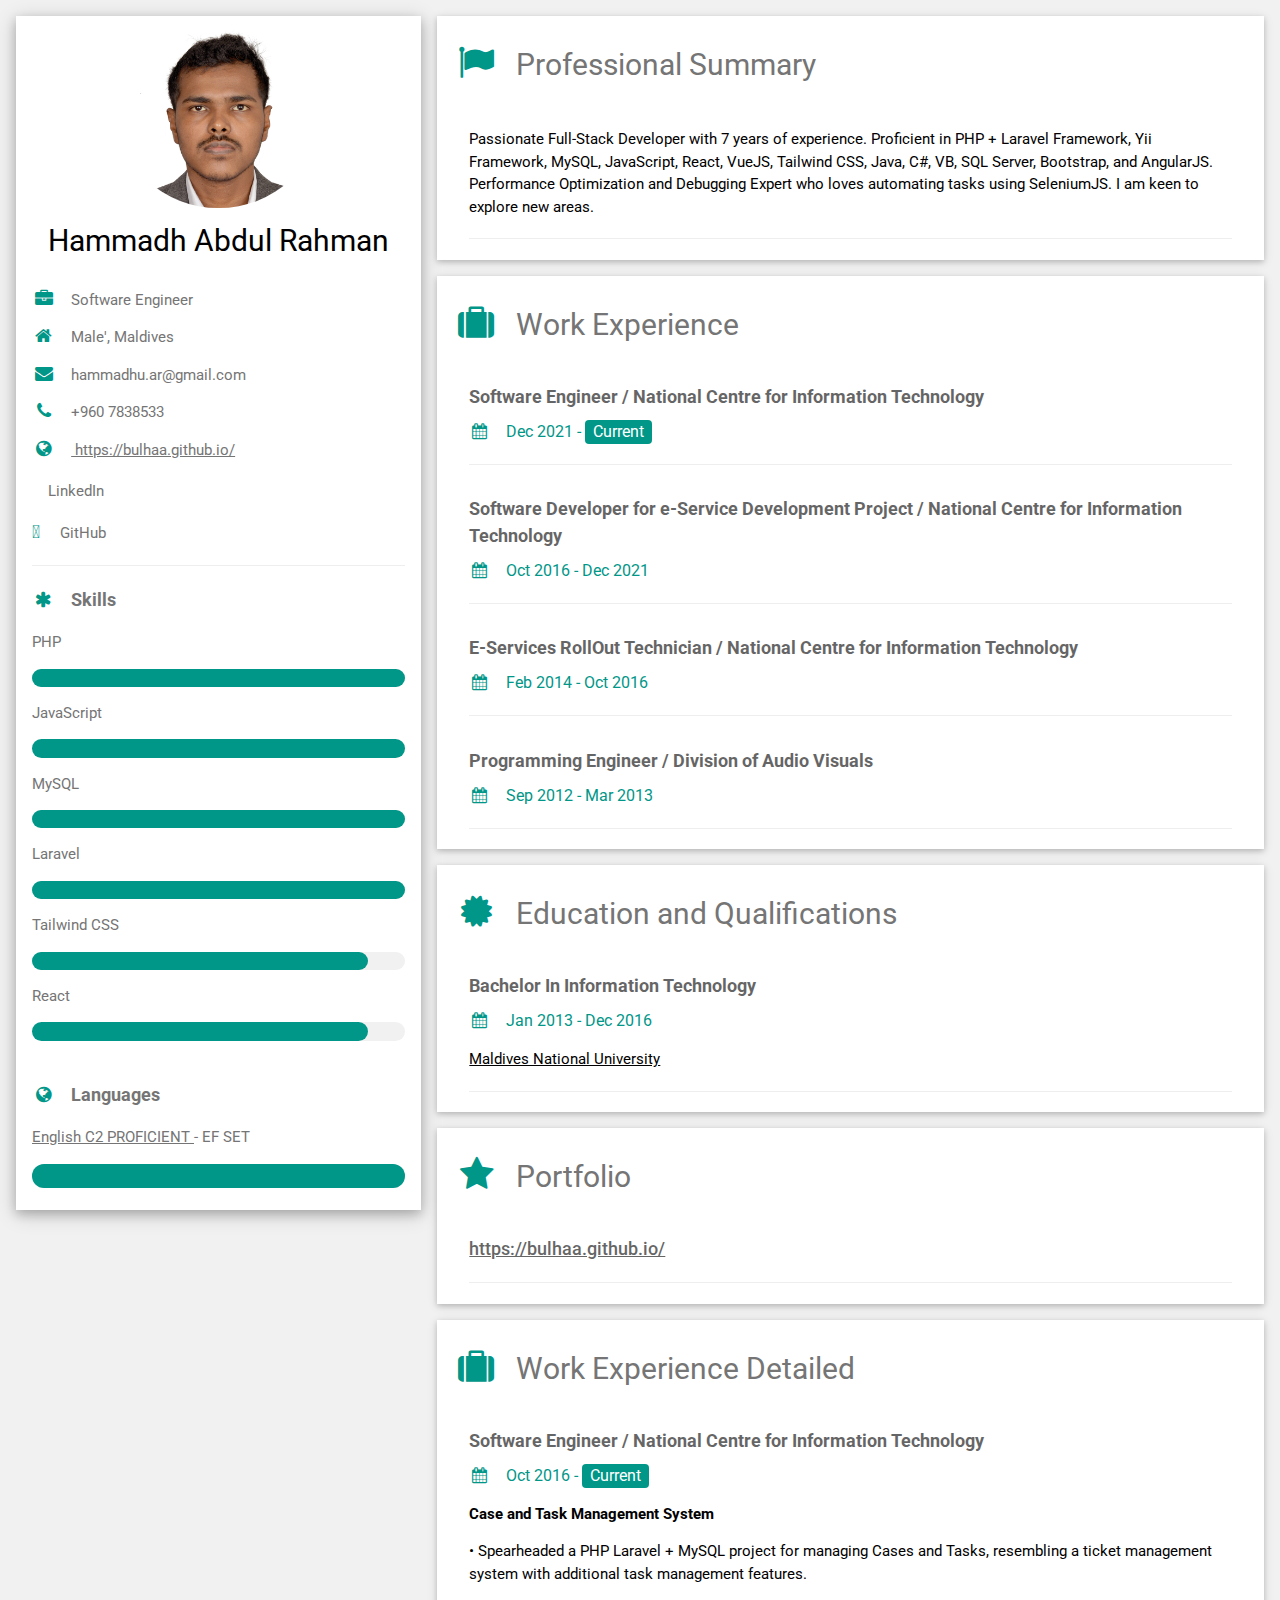
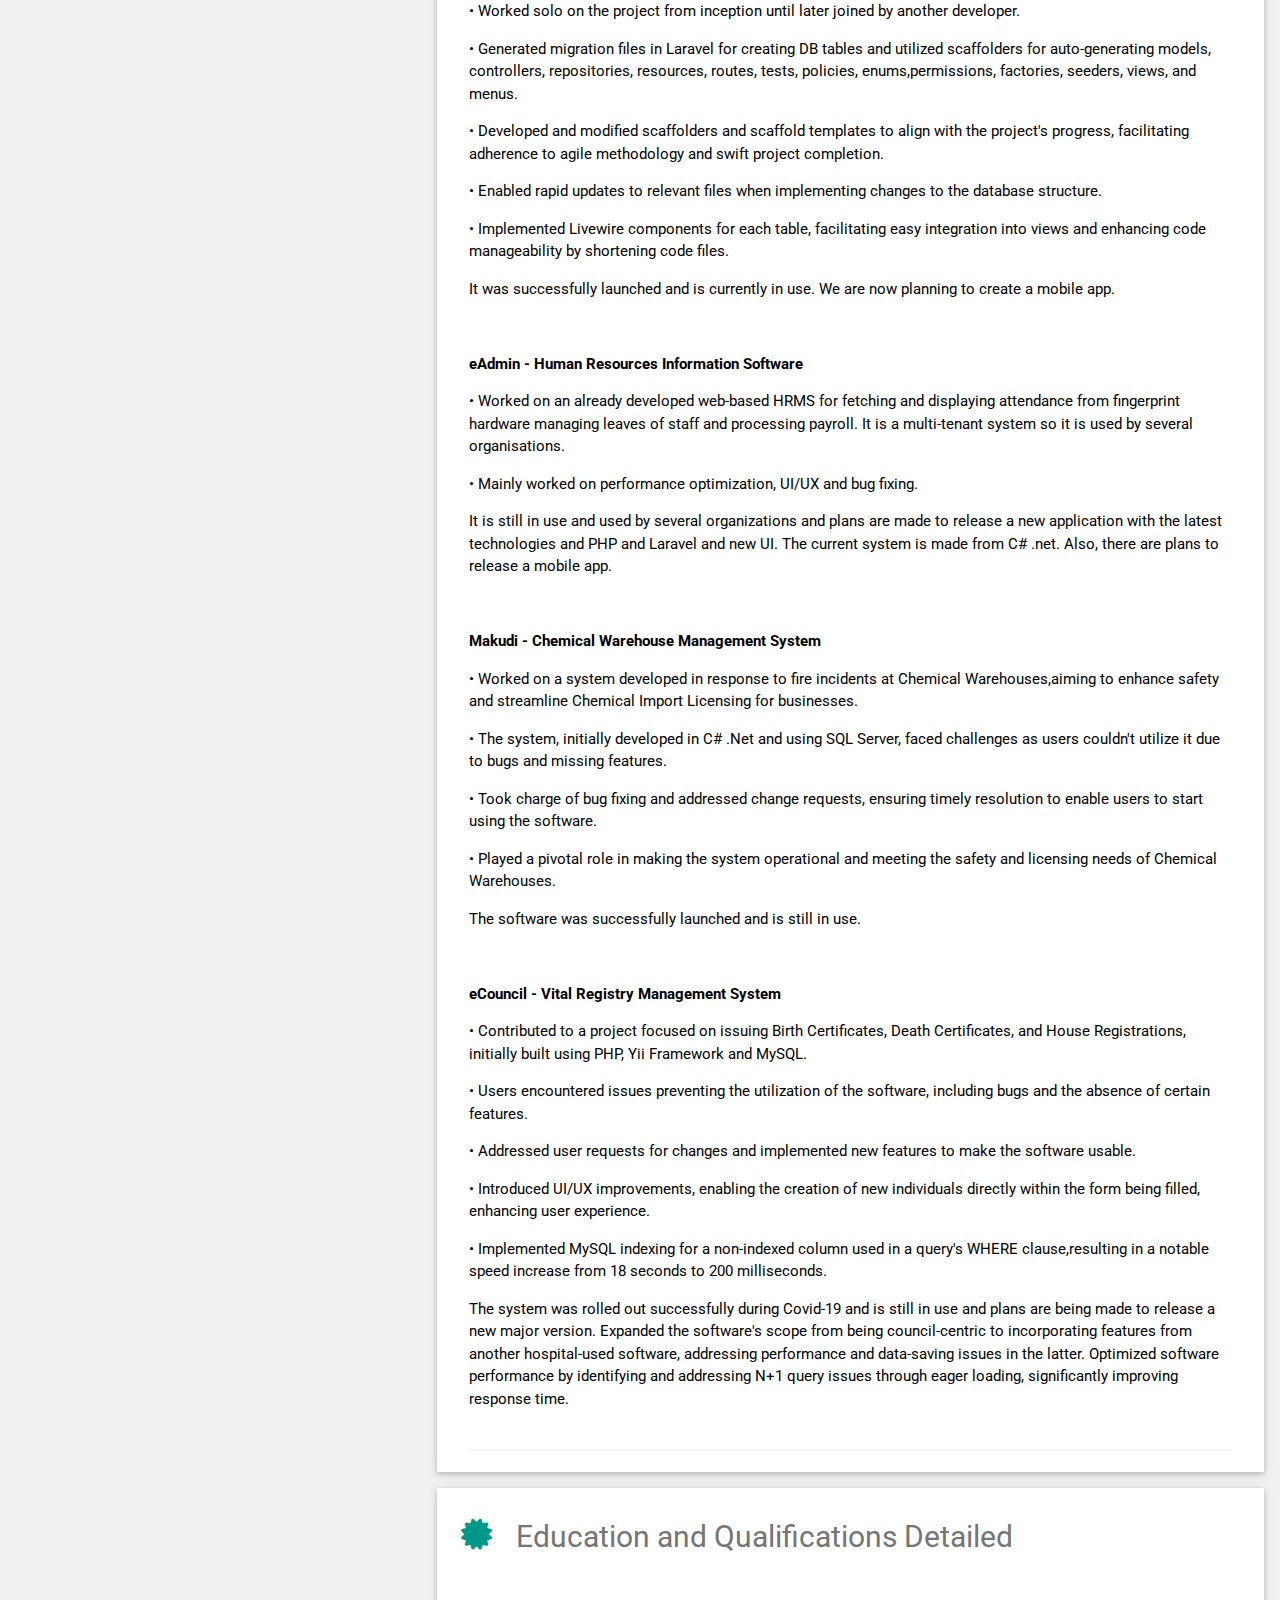
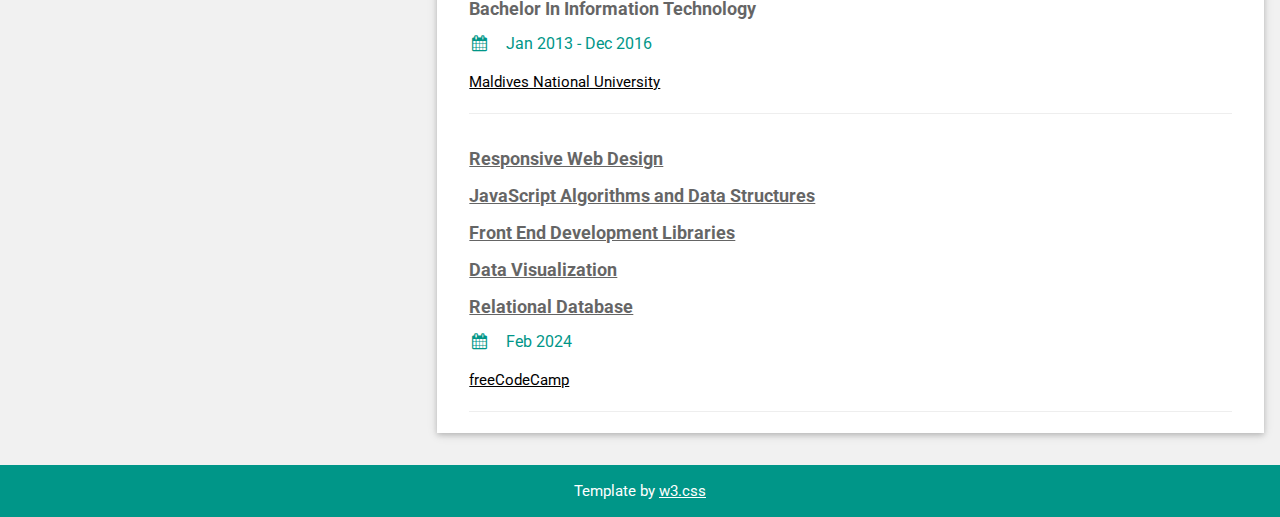
==== resume.html @ 2b0a93b7 "Added freeCodeCamp Relational Database" ====
<!DOCTYPE html>
<html>

<head>
    <title>Hammadh's Resume</title>
    <meta charset="UTF-8">
    <meta name="viewport" content="width=device-width, initial-scale=1">
    <link rel="stylesheet" href="resume2_styles.css">
    <link rel="stylesheet" href="https://fonts.googleapis.com/css?family=Roboto">
    <link rel="stylesheet" href="https://use.fontawesome.com/releases/v5.8.2/css/all.css"
        integrity="sha384-oS3vJWv+0UjzBfQzYUhtDYW+Pj2yciDJxpsK1OYPAYjqT085Qq/1cq5FLXAZQ7Ay" crossorigin="anonymous">
    <link rel="stylesheet" href="https://cdnjs.cloudflare.com/ajax/libs/font-awesome/4.7.0/css/font-awesome.min.css">
    <style>
        html,
        body,
        h1,
        h2,
        h3,
        h4,
        h5,
        h6 {
            font-family: "Roboto", sans-serif
        }
    </style>
</head>

<body class="w3-light-grey">

    <!-- Page Container -->
    <div class="w3-content w3-margin-top" style="max-width:1400px;">

        <!-- The Grid -->
        <div class="w3-row-padding">

            <!-- Left Column -->
            <div class="w3-third">

                <div class="w3-white w3-text-grey w3-card-4">
                    <div class="w3-display-container" style="display: flex; justify-content: center;">
                        <img src="/avatar.png" style="width: 50%;border-radius: 50%;" alt="Avatar">
                    </div>
                    <div class=" w3-container w3-text-black" style="display: flex; justify-content: center;">
                        <h2>Hammadh Abdul Rahman</h2>
                    </div>
                    <div class="w3-container">
                        <p><i class="fa fa-briefcase fa-fw w3-margin-right w3-large w3-text-teal"></i>Software Engineer
                        </p>
                        <p><i class="fa fa-home fa-fw w3-margin-right w3-large w3-text-teal"></i>Male', Maldives</p>
                        <p><i
                                class="fa fa-envelope fa-fw w3-margin-right w3-large w3-text-teal"></i>hammadhu.ar@gmail.com
                        </p>
                        <p><i class="fa fa-phone fa-fw w3-margin-right w3-large w3-text-teal"></i>+960 7838533</p>
                        <p><i class="fa fa-globe fa-fw w3-margin-right w3-large w3-text-teal"></i><a
                                href="https://bulhaa.github.io/" target="_blank">
                                https://bulhaa.github.io/</a></p>
                        <p><i class="fab fa-linkedin-in fa-fw w3-margin-right w3-large w3-text-teal"></i><a
                                style=" text-decoration: none;"
                                href="https://www.linkedin.com/in/hammadh-abdul-rahman-18b5b9119/" target="_blank">
                                LinkedIn</a></p>
                        <p><i class="fab fa-github fa-fw w3-margin-right w3-large w3-text-teal"></i><a
                                style=" text-decoration: none;" href="https://github.com/bulhaa?tab=repositories"
                                target="_blank">
                                GitHub</a></p>
                        <hr>

                        <p class="w3-large"><b><i
                                    class="fa fa-asterisk fa-fw w3-margin-right w3-text-teal"></i>Skills</b></p>
                        <p>PHP</p>
                        <div class="w3-light-grey w3-round-xlarge w3-small">
                            <div class="w3-container w3-center w3-round-xlarge w3-teal" style="width:100%">&nbsp;</div>
                        </div>
                        <p>JavaScript</p>
                        <div class="w3-light-grey w3-round-xlarge w3-small">
                            <div class="w3-container w3-center w3-round-xlarge w3-teal" style="width:100%">&nbsp;</div>
                        </div>
                        <p>MySQL</p>
                        <div class="w3-light-grey w3-round-xlarge w3-small">
                            <div class="w3-container w3-center w3-round-xlarge w3-teal" style="width:100%">&nbsp;</div>
                        </div>
                        <p>Laravel</p>
                        <div class="w3-light-grey w3-round-xlarge w3-small">
                            <div class="w3-container w3-center w3-round-xlarge w3-teal" style="width:100%">
                                <div class="w3-center w3-text-white">&nbsp;</div>
                            </div>
                        </div>
                        <p>Tailwind CSS</p>
                        <div class="w3-light-grey w3-round-xlarge w3-small">
                            <div class="w3-container w3-center w3-round-xlarge w3-teal" style="width:90%">&nbsp;</div>
                        </div>
                        <p>React</p>
                        <div class="w3-light-grey w3-round-xlarge w3-small">
                            <div class="w3-container w3-center w3-round-xlarge w3-teal" style="width:90%">&nbsp;</div>
                        </div>
                        <br>

                        <p class="w3-large w3-text-theme"><b><i
                                    class="fa fa-globe fa-fw w3-margin-right w3-text-teal"></i>Languages</b></p>
                        <p>
                            <a target="_blank" href="https://cert.efset.org/S4Qi9t">English C2 PROFICIENT
                            </a> -
                            EF SET
                        </p>
                        <p></p>
                        <div class="w3-light-grey w3-round-xlarge">
                            <div class="w3-round-xlarge w3-teal" style="height:24px;width:100%"></div>
                        </div>
                        <br>
                    </div>
                </div><br>

                <!-- End Left Column -->
            </div>

            <!-- Right Column -->
            <div class="w3-twothird">

                <div class="w3-container w3-card w3-white w3-margin-bottom">
                    <h2 class="w3-text-grey w3-padding-16"><i
                            class="fa fa-flag fa-fw w3-margin-right w3-xxlarge w3-text-teal"></i>Professional Summary
                    </h2>
                    <div class="w3-container">
                        <p>Passionate Full-Stack Developer with 7 years of experience. Proficient in PHP + Laravel
                            Framework, Yii Framework, MySQL,
                            JavaScript, React, VueJS, Tailwind CSS, Java, C#, VB, SQL Server, Bootstrap, and AngularJS.
                            Performance
                            Optimization and Debugging Expert who loves automating tasks using SeleniumJS. I am keen to
                            explore new areas.</p>
                        <hr>
                    </div>
                </div>

                <div class="w3-container w3-card w3-white w3-margin-bottom">
                    <h2 class="w3-text-grey w3-padding-16"><i
                            class="fa fa-suitcase fa-fw w3-margin-right w3-xxlarge w3-text-teal"></i>Work Experience
                    </h2>
                    <div class="w3-container">
                        <h5 class="w3-opacity"><b>Software Engineer / National Centre for Information Technology</b>
                        </h5>
                        <h6 class="w3-text-teal"><i class="fa fa-calendar fa-fw w3-margin-right"></i>Dec 2021 - <span
                                class="w3-tag w3-teal w3-round">Current</span></h6>
                        <hr>
                    </div>
                    <div class="w3-container">
                        <h5 class="w3-opacity"><b>Software Developer for e-Service Development Project / National Centre
                                for Information Technology</b></h5>
                        <h6 class="w3-text-teal"><i class="fa fa-calendar fa-fw w3-margin-right"></i>Oct 2016 - Dec 2021
                        </h6>
                        <hr>
                    </div>
                    <div class="w3-container">
                        <h5 class="w3-opacity"><b>E-Services RollOut Technician / National Centre for Information
                                Technology</b></h5>
                        <h6 class="w3-text-teal"><i class="fa fa-calendar fa-fw w3-margin-right"></i>Feb 2014 - Oct 2016
                        </h6>
                        <hr>
                    </div>
                    <div class="w3-container">
                        <h5 class="w3-opacity"><b>Programming Engineer / Division of Audio Visuals</b></h5>
                        <h6 class="w3-text-teal"><i class="fa fa-calendar fa-fw w3-margin-right"></i>Sep 2012 - Mar 2013
                        </h6>
                        <hr>
                    </div>
                </div>

                <div class="w3-container w3-card w3-white w3-margin-bottom">
                    <h2 class="w3-text-grey w3-padding-16"><i
                            class="fa fa-certificate fa-fw w3-margin-right w3-xxlarge w3-text-teal"></i>Education and
                        Qualifications
                    </h2>
                    <div class="w3-container">
                        <h5 class="w3-opacity"><b>Bachelor In Information Technology</b></h5>
                        <h6 class="w3-text-teal"><i class="fa fa-calendar fa-fw w3-margin-right"></i>Jan 2013 - Dec
                            2016</h6>
                        <a target="_blank" href="https://mnu.edu.mv/">
                            <p>Maldives National University</p>
                        </a>
                        <hr>
                    </div>
                </div>

                <div class="w3-container w3-card w3-white w3-margin-bottom">
                    <h2 class="w3-text-grey w3-padding-16"><i
                            class="fa fa-star fa-fw w3-margin-right w3-xxlarge w3-text-teal"></i>Portfolio</h2>
                    <div class="w3-container">
                        <h5 class="w3-opacity"><a style="font-weight: 500;" target="_blank"
                                href="https://bulhaa.github.io/">https://bulhaa.github.io/</a></h5>
                        <p></p>
                        <hr>
                    </div>
                </div>

                <div class="w3-container w3-card w3-white w3-margin-bottom">
                    <h2 class="w3-text-grey w3-padding-16"><i
                            class="fa fa-suitcase fa-fw w3-margin-right w3-xxlarge w3-text-teal"></i>Work Experience
                        Detailed</h2>
                    <div class="w3-container">
                        <h5 class="w3-opacity"><b>Software Engineer / National Centre for Information Technology</b>
                        </h5>
                        <h6 class="w3-text-teal"><i class="fa fa-calendar fa-fw w3-margin-right"></i>Oct 2016 - <span
                                class="w3-tag w3-teal w3-round">Current</span></h6>
                        <p><strong>Case and Task Management System</strong></p>
                        <p>• Spearheaded a PHP Laravel + MySQL project for managing Cases and Tasks, resembling a ticket
                            management system with additional task management features.</p>
                        <p>• Worked solo on the project from inception until later joined by another developer.</p>
                        <p>• Generated migration files in Laravel for creating DB tables and utilized scaffolders for
                            auto‑generating models, controllers, repositories, resources, routes, tests, policies,
                            enums,permissions, factories, seeders, views, and menus.</p>
                        <p>• Developed and modified scaffolders and scaffold templates to align with the project's
                            progress, facilitating adherence to agile methodology and swift project completion.</p>
                        <p>• Enabled rapid updates to relevant files when implementing changes to the database
                            structure.</p>
                        <p>• Implemented Livewire components for each table, facilitating easy integration into views
                            and
                            enhancing code manageability by shortening code files.</p>
                        <p>It was successfully launched and is currently in use. We are now planning to create a mobile
                            app.</p>
                        <p><br></p>
                        <p><strong>eAdmin ‑ Human Resources Information Software</strong></p>
                        <p>• Worked on an already developed web‑based HRMS for fetching and displaying attendance from
                            fingerprint hardware managing leaves of staff and processing payroll. It is a multi‑tenant
                            system so it is used by several organisations.</p>
                        <p>• Mainly worked on performance optimization, UI/UX and bug fixing.</p>
                        <p>It is still in use and used by several organizations and plans are made to release a new
                            application with the latest technologies and PHP and Laravel and new UI. The current system
                            is made from C# .net. Also, there are plans to release a mobile app.</p>
                        <p><br></p>
                        <p><strong>Makudi ‑ Chemical Warehouse Management System</strong></p>
                        <p>• Worked on a system developed in response to fire incidents at Chemical Warehouses,aiming to
                            enhance safety and streamline Chemical Import Licensing for businesses.</p>
                        <p>• The system, initially developed in C# .Net and using SQL Server, faced challenges as users
                            couldn't utilize it due to bugs and missing features.</p>
                        <p>• Took charge of bug fixing and addressed change requests, ensuring timely resolution to
                            enable users to start using the software.</p>
                        <p>• Played a pivotal role in making the system operational and meeting the safety and licensing
                            needs of Chemical Warehouses.</p>
                        <p>The software was successfully launched and is still in use.</p>
                        <p><br></p>
                        <p><strong>eCouncil ‑ Vital Registry Management System</strong></p>
                        <p>• Contributed to a project focused on issuing Birth Certificates, Death Certificates,
                            and House Registrations, initially built using PHP, Yii Framework and MySQL.</p>
                        <p>• Users encountered issues preventing the utilization of the software, including bugs and the
                            absence of certain features.</p>
                        <p>• Addressed user requests for changes and implemented new features to make the software
                            usable.</p>
                        <p>• Introduced UI/UX improvements, enabling the creation of new individuals directly within the
                            form being filled, enhancing user experience.</p>
                        <p>• Implemented MySQL indexing for a non‑indexed column used in a query's WHERE
                            clause,resulting in a notable speed increase from 18 seconds to 200 milliseconds.</p>
                        <p style="padding-bottom: 20px;">The system was rolled out successfully during Covid‑19 and is
                            still in use and plans are
                            being made to release a new major version. Expanded the software's scope from being
                            council‑centric to incorporating features from another hospital‑used software, addressing
                            performance and data‑saving issues in the latter. Optimized software performance by
                            identifying and addressing N+1 query issues through eager loading, significantly improving
                            response time.</p>
                        <hr>
                    </div>
                </div>

                <div class="w3-container w3-card w3-white w3-margin-bottom">
                    <h2 class="w3-text-grey w3-padding-16"><i
                            class="fa fa-certificate fa-fw w3-margin-right w3-xxlarge w3-text-teal"></i>Education and
                        Qualifications Detailed
                    </h2>
                    <div class="w3-container">
                        <h5 class="w3-opacity"><b>Bachelor In Information Technology</b></h5>
                        <h6 class="w3-text-teal"><i class="fa fa-calendar fa-fw w3-margin-right"></i>Jan 2013 - Dec
                            2016</h6>
                        <a target="_blank" href="https://mnu.edu.mv/">
                            <p>Maldives National University</p>
                        </a>
                        <hr>
                    </div>

                    <div class="w3-container">
                        <a target="_blank"
                            href="https://www.freecodecamp.org/certification/hammadh-ar/responsive-web-design">
                            <h5 class="w3-opacity"><b>Responsive Web Design</b></h5>
                        </a>
                        <a target="_blank"
                            href="https://www.freecodecamp.org/certification/hammadh-ar/javascript-algorithms-and-data-structures-v8">
                            <h5 class="w3-opacity"><b>JavaScript Algorithms and Data Structures</b></h5>
                        </a>
                        <a target="_blank"
                            href="https://www.freecodecamp.org/certification/hammadh-ar/front-end-development-libraries">
                            <h5 class="w3-opacity"><b>Front End Development Libraries</b></h5>
                        </a>
                        <a target="_blank"
                            href="https://www.freecodecamp.org/certification/hammadh-ar/data-visualization">
                            <h5 class="w3-opacity"><b>Data Visualization</b></h5>
                        </a>
                        <a target="_blank"
                            href="https://www.freecodecamp.org/certification/hammadh-ar/relational-database-v8">
                            <h5 class="w3-opacity"><b>Relational Database</b></h5>
                        </a>

                        <h6 class="w3-text-teal"><i class="fa fa-calendar fa-fw w3-margin-right"></i>Feb 2024</h6>
                        <a target="_blank" href="https://www.freecodecamp.org">
                            <p>freeCodeCamp</p>
                        </a>
                        <hr>
                    </div>
                </div>

                <!-- End Right Column -->
            </div>

            <!-- End Grid -->
        </div>

        <!-- End Page Container -->
    </div>

    <footer class="w3-container w3-teal w3-center w3-margin-top">
        <p>Template by <a href="https://www.w3schools.com/w3css/default.asp" target="_blank">w3.css</a></p>
    </footer>


</body>

</html>
---- resume2_styles.css ----
/* W3.CSS 4.15 December 2020 by Jan Egil and Borge Refsnes */
html{box-sizing:border-box}*,*:before,*:after{box-sizing:inherit}
/* Extract from normalize.css by Nicolas Gallagher and Jonathan Neal git.io/normalize */
html{-ms-text-size-adjust:100%;-webkit-text-size-adjust:100%}body{margin:0}
article,aside,details,figcaption,figure,footer,header,main,menu,nav,section{display:block}summary{display:list-item}
audio,canvas,progress,video{display:inline-block}progress{vertical-align:baseline}
audio:not([controls]){display:none;height:0}[hidden],template{display:none}
a{background-color:transparent}a:active,a:hover{outline-width:0}
abbr[title]{border-bottom:none;text-decoration:underline;text-decoration:underline dotted}
b,strong{font-weight:bolder}dfn{font-style:italic}mark{background:#ff0;color:#000}
small{font-size:80%}sub,sup{font-size:75%;line-height:0;position:relative;vertical-align:baseline}
sub{bottom:-0.25em}sup{top:-0.5em}figure{margin:1em 40px}img{border-style:none}
code,kbd,pre,samp{font-family:monospace,monospace;font-size:1em}hr{box-sizing:content-box;height:0;overflow:visible}
button,input,select,textarea,optgroup{font:inherit;margin:0}optgroup{font-weight:bold}
button,input{overflow:visible}button,select{text-transform:none}
button,[type=button],[type=reset],[type=submit]{-webkit-appearance:button}
button::-moz-focus-inner,[type=button]::-moz-focus-inner,[type=reset]::-moz-focus-inner,[type=submit]::-moz-focus-inner{border-style:none;padding:0}
button:-moz-focusring,[type=button]:-moz-focusring,[type=reset]:-moz-focusring,[type=submit]:-moz-focusring{outline:1px dotted ButtonText}
fieldset{border:1px solid #c0c0c0;margin:0 2px;padding:.35em .625em .75em}
legend{color:inherit;display:table;max-width:100%;padding:0;white-space:normal}textarea{overflow:auto}
[type=checkbox],[type=radio]{padding:0}
[type=number]::-webkit-inner-spin-button,[type=number]::-webkit-outer-spin-button{height:auto}
[type=search]{-webkit-appearance:textfield;outline-offset:-2px}
[type=search]::-webkit-search-decoration{-webkit-appearance:none}
::-webkit-file-upload-button{-webkit-appearance:button;font:inherit}
/* End extract */
html,body{font-family:Verdana,sans-serif;font-size:15px;line-height:1.5}html{overflow-x:hidden}
h1{font-size:36px}h2{font-size:30px}h3{font-size:24px}h4{font-size:20px}h5{font-size:18px}h6{font-size:16px}
.w3-serif{font-family:serif}.w3-sans-serif{font-family:sans-serif}.w3-cursive{font-family:cursive}.w3-monospace{font-family:monospace}
h1,h2,h3,h4,h5,h6{font-family:"Segoe UI",Arial,sans-serif;font-weight:400;margin:10px 0}.w3-wide{letter-spacing:4px}
hr{border:0;border-top:1px solid #eee;margin:20px 0}
.w3-image{max-width:100%;height:auto}img{vertical-align:middle}a{color:inherit}
.w3-table,.w3-table-all{border-collapse:collapse;border-spacing:0;width:100%;display:table}.w3-table-all{border:1px solid #ccc}
.w3-bordered tr,.w3-table-all tr{border-bottom:1px solid #ddd}.w3-striped tbody tr:nth-child(even){background-color:#f1f1f1}
.w3-table-all tr:nth-child(odd){background-color:#fff}.w3-table-all tr:nth-child(even){background-color:#f1f1f1}
.w3-hoverable tbody tr:hover,.w3-ul.w3-hoverable li:hover{background-color:#ccc}.w3-centered tr th,.w3-centered tr td{text-align:center}
.w3-table td,.w3-table th,.w3-table-all td,.w3-table-all th{padding:8px 8px;display:table-cell;text-align:left;vertical-align:top}
.w3-table th:first-child,.w3-table td:first-child,.w3-table-all th:first-child,.w3-table-all td:first-child{padding-left:16px}
.w3-btn,.w3-button{border:none;display:inline-block;padding:8px 16px;vertical-align:middle;overflow:hidden;text-decoration:none;color:inherit;background-color:inherit;text-align:center;cursor:pointer;white-space:nowrap}
.w3-btn:hover{box-shadow:0 8px 16px 0 rgba(0,0,0,0.2),0 6px 20px 0 rgba(0,0,0,0.19)}
.w3-btn,.w3-button{-webkit-touch-callout:none;-webkit-user-select:none;-khtml-user-select:none;-moz-user-select:none;-ms-user-select:none;user-select:none}   
.w3-disabled,.w3-btn:disabled,.w3-button:disabled{cursor:not-allowed;opacity:0.3}.w3-disabled *,:disabled *{pointer-events:none}
.w3-btn.w3-disabled:hover,.w3-btn:disabled:hover{box-shadow:none}
.w3-badge,.w3-tag{background-color:#000;color:#fff;display:inline-block;padding-left:8px;padding-right:8px;text-align:center}.w3-badge{border-radius:50%}
.w3-ul{list-style-type:none;padding:0;margin:0}.w3-ul li{padding:8px 16px;border-bottom:1px solid #ddd}.w3-ul li:last-child{border-bottom:none}
.w3-tooltip,.w3-display-container{position:relative}.w3-tooltip .w3-text{display:none}.w3-tooltip:hover .w3-text{display:inline-block}
.w3-ripple:active{opacity:0.5}.w3-ripple{transition:opacity 0s}
.w3-input{padding:8px;display:block;border:none;border-bottom:1px solid #ccc;width:100%}
.w3-select{padding:9px 0;width:100%;border:none;border-bottom:1px solid #ccc}
.w3-dropdown-click,.w3-dropdown-hover{position:relative;display:inline-block;cursor:pointer}
.w3-dropdown-hover:hover .w3-dropdown-content{display:block}
.w3-dropdown-hover:first-child,.w3-dropdown-click:hover{background-color:#ccc;color:#000}
.w3-dropdown-hover:hover > .w3-button:first-child,.w3-dropdown-click:hover > .w3-button:first-child{background-color:#ccc;color:#000}
.w3-dropdown-content{cursor:auto;color:#000;background-color:#fff;display:none;position:absolute;min-width:160px;margin:0;padding:0;z-index:1}
.w3-check,.w3-radio{width:24px;height:24px;position:relative;top:6px}
.w3-sidebar{height:100%;width:200px;background-color:#fff;position:fixed!important;z-index:1;overflow:auto}
.w3-bar-block .w3-dropdown-hover,.w3-bar-block .w3-dropdown-click{width:100%}
.w3-bar-block .w3-dropdown-hover .w3-dropdown-content,.w3-bar-block .w3-dropdown-click .w3-dropdown-content{min-width:100%}
.w3-bar-block .w3-dropdown-hover .w3-button,.w3-bar-block .w3-dropdown-click .w3-button{width:100%;text-align:left;padding:8px 16px}
.w3-main,#main{transition:margin-left .4s}
.w3-modal{z-index:3;display:none;padding-top:100px;position:fixed;left:0;top:0;width:100%;height:100%;overflow:auto;background-color:rgb(0,0,0);background-color:rgba(0,0,0,0.4)}
.w3-modal-content{margin:auto;background-color:#fff;position:relative;padding:0;outline:0;width:600px}
.w3-bar{width:100%;overflow:hidden}.w3-center .w3-bar{display:inline-block;width:auto}
.w3-bar .w3-bar-item{padding:8px 16px;float:left;width:auto;border:none;display:block;outline:0}
.w3-bar .w3-dropdown-hover,.w3-bar .w3-dropdown-click{position:static;float:left}
.w3-bar .w3-button{white-space:normal}
.w3-bar-block .w3-bar-item{width:100%;display:block;padding:8px 16px;text-align:left;border:none;white-space:normal;float:none;outline:0}
.w3-bar-block.w3-center .w3-bar-item{text-align:center}.w3-block{display:block;width:100%}
.w3-responsive{display:block;overflow-x:auto}
.w3-container:after,.w3-container:before,.w3-panel:after,.w3-panel:before,.w3-row:after,.w3-row:before,.w3-row-padding:after,.w3-row-padding:before,
.w3-cell-row:before,.w3-cell-row:after,.w3-clear:after,.w3-clear:before,.w3-bar:before,.w3-bar:after{content:"";display:table;clear:both}
.w3-col,.w3-half,.w3-third,.w3-twothird,.w3-threequarter,.w3-quarter{float:left;width:100%}
.w3-col.s1{width:8.33333%}.w3-col.s2{width:16.66666%}.w3-col.s3{width:24.99999%}.w3-col.s4{width:33.33333%}
.w3-col.s5{width:41.66666%}.w3-col.s6{width:49.99999%}.w3-col.s7{width:58.33333%}.w3-col.s8{width:66.66666%}
.w3-col.s9{width:74.99999%}.w3-col.s10{width:83.33333%}.w3-col.s11{width:91.66666%}.w3-col.s12{width:99.99999%}
@media (min-width:601px){.w3-col.m1{width:8.33333%}.w3-col.m2{width:16.66666%}.w3-col.m3,.w3-quarter{width:24.99999%}.w3-col.m4,.w3-third{width:33.33333%}
.w3-col.m5{width:41.66666%}.w3-col.m6,.w3-half{width:49.99999%}.w3-col.m7{width:58.33333%}.w3-col.m8,.w3-twothird{width:66.66666%}
.w3-col.m9,.w3-threequarter{width:74.99999%}.w3-col.m10{width:83.33333%}.w3-col.m11{width:91.66666%}.w3-col.m12{width:99.99999%}}
@media (min-width:993px){.w3-col.l1{width:8.33333%}.w3-col.l2{width:16.66666%}.w3-col.l3{width:24.99999%}.w3-col.l4{width:33.33333%}
.w3-col.l5{width:41.66666%}.w3-col.l6{width:49.99999%}.w3-col.l7{width:58.33333%}.w3-col.l8{width:66.66666%}
.w3-col.l9{width:74.99999%}.w3-col.l10{width:83.33333%}.w3-col.l11{width:91.66666%}.w3-col.l12{width:99.99999%}}
.w3-rest{overflow:hidden}.w3-stretch{margin-left:-16px;margin-right:-16px}
.w3-content,.w3-auto{margin-left:auto;margin-right:auto}.w3-content{max-width:980px}.w3-auto{max-width:1140px}
.w3-cell-row{display:table;width:100%}.w3-cell{display:table-cell}
.w3-cell-top{vertical-align:top}.w3-cell-middle{vertical-align:middle}.w3-cell-bottom{vertical-align:bottom}
.w3-hide{display:none!important}.w3-show-block,.w3-show{display:block!important}.w3-show-inline-block{display:inline-block!important}
@media (max-width:1205px){.w3-auto{max-width:95%}}
@media (max-width:600px){.w3-modal-content{margin:0 10px;width:auto!important}.w3-modal{padding-top:30px}
.w3-dropdown-hover.w3-mobile .w3-dropdown-content,.w3-dropdown-click.w3-mobile .w3-dropdown-content{position:relative}	
.w3-hide-small{display:none!important}.w3-mobile{display:block;width:100%!important}.w3-bar-item.w3-mobile,.w3-dropdown-hover.w3-mobile,.w3-dropdown-click.w3-mobile{text-align:center}
.w3-dropdown-hover.w3-mobile,.w3-dropdown-hover.w3-mobile .w3-btn,.w3-dropdown-hover.w3-mobile .w3-button,.w3-dropdown-click.w3-mobile,.w3-dropdown-click.w3-mobile .w3-btn,.w3-dropdown-click.w3-mobile .w3-button{width:100%}}
@media (max-width:768px){.w3-modal-content{width:500px}.w3-modal{padding-top:50px}}
@media (min-width:993px){.w3-modal-content{width:900px}.w3-hide-large{display:none!important}.w3-sidebar.w3-collapse{display:block!important}}
@media (max-width:992px) and (min-width:601px){.w3-hide-medium{display:none!important}}
@media (max-width:992px){.w3-sidebar.w3-collapse{display:none}.w3-main{margin-left:0!important;margin-right:0!important}.w3-auto{max-width:100%}}
.w3-top,.w3-bottom{position:fixed;width:100%;z-index:1}.w3-top{top:0}.w3-bottom{bottom:0}
.w3-overlay{position:fixed;display:none;width:100%;height:100%;top:0;left:0;right:0;bottom:0;background-color:rgba(0,0,0,0.5);z-index:2}
.w3-display-topleft{position:absolute;left:0;top:0}.w3-display-topright{position:absolute;right:0;top:0}
.w3-display-bottomleft{position:absolute;left:0;bottom:0}.w3-display-bottomright{position:absolute;right:0;bottom:0}
.w3-display-middle{position:absolute;top:50%;left:50%;transform:translate(-50%,-50%);-ms-transform:translate(-50%,-50%)}
.w3-display-left{position:absolute;top:50%;left:0%;transform:translate(0%,-50%);-ms-transform:translate(-0%,-50%)}
.w3-display-right{position:absolute;top:50%;right:0%;transform:translate(0%,-50%);-ms-transform:translate(0%,-50%)}
.w3-display-topmiddle{position:absolute;left:50%;top:0;transform:translate(-50%,0%);-ms-transform:translate(-50%,0%)}
.w3-display-bottommiddle{position:absolute;left:50%;bottom:0;transform:translate(-50%,0%);-ms-transform:translate(-50%,0%)}
.w3-display-container:hover .w3-display-hover{display:block}.w3-display-container:hover span.w3-display-hover{display:inline-block}.w3-display-hover{display:none}
.w3-display-position{position:absolute}
.w3-circle{border-radius:50%}
.w3-round-small{border-radius:2px}.w3-round,.w3-round-medium{border-radius:4px}.w3-round-large{border-radius:8px}.w3-round-xlarge{border-radius:16px}.w3-round-xxlarge{border-radius:32px}
.w3-row-padding,.w3-row-padding>.w3-half,.w3-row-padding>.w3-third,.w3-row-padding>.w3-twothird,.w3-row-padding>.w3-threequarter,.w3-row-padding>.w3-quarter,.w3-row-padding>.w3-col{padding:0 8px}
.w3-container,.w3-panel{padding:0.01em 16px}.w3-panel{margin-top:16px;margin-bottom:16px}
.w3-code,.w3-codespan{font-family:Consolas,"courier new";font-size:16px}
.w3-code{width:auto;background-color:#fff;padding:8px 12px;border-left:4px solid #4CAF50;word-wrap:break-word}
.w3-codespan{color:crimson;background-color:#f1f1f1;padding-left:4px;padding-right:4px;font-size:110%}
.w3-card,.w3-card-2{box-shadow:0 2px 5px 0 rgba(0,0,0,0.16),0 2px 10px 0 rgba(0,0,0,0.12)}
.w3-card-4,.w3-hover-shadow:hover{box-shadow:0 4px 10px 0 rgba(0,0,0,0.2),0 4px 20px 0 rgba(0,0,0,0.19)}
.w3-spin{animation:w3-spin 2s infinite linear}@keyframes w3-spin{0%{transform:rotate(0deg)}100%{transform:rotate(359deg)}}
.w3-animate-fading{animation:fading 10s infinite}@keyframes fading{0%{opacity:0}50%{opacity:1}100%{opacity:0}}
.w3-animate-opacity{animation:opac 0.8s}@keyframes opac{from{opacity:0} to{opacity:1}}
.w3-animate-top{position:relative;animation:animatetop 0.4s}@keyframes animatetop{from{top:-300px;opacity:0} to{top:0;opacity:1}}
.w3-animate-left{position:relative;animation:animateleft 0.4s}@keyframes animateleft{from{left:-300px;opacity:0} to{left:0;opacity:1}}
.w3-animate-right{position:relative;animation:animateright 0.4s}@keyframes animateright{from{right:-300px;opacity:0} to{right:0;opacity:1}}
.w3-animate-bottom{position:relative;animation:animatebottom 0.4s}@keyframes animatebottom{from{bottom:-300px;opacity:0} to{bottom:0;opacity:1}}
.w3-animate-zoom {animation:animatezoom 0.6s}@keyframes animatezoom{from{transform:scale(0)} to{transform:scale(1)}}
.w3-animate-input{transition:width 0.4s ease-in-out}.w3-animate-input:focus{width:100%!important}
.w3-opacity,.w3-hover-opacity:hover{opacity:0.60}.w3-opacity-off,.w3-hover-opacity-off:hover{opacity:1}
.w3-opacity-max{opacity:0.25}.w3-opacity-min{opacity:0.75}
.w3-greyscale-max,.w3-grayscale-max,.w3-hover-greyscale:hover,.w3-hover-grayscale:hover{filter:grayscale(100%)}
.w3-greyscale,.w3-grayscale{filter:grayscale(75%)}.w3-greyscale-min,.w3-grayscale-min{filter:grayscale(50%)}
.w3-sepia{filter:sepia(75%)}.w3-sepia-max,.w3-hover-sepia:hover{filter:sepia(100%)}.w3-sepia-min{filter:sepia(50%)}
.w3-tiny{font-size:10px!important}.w3-small{font-size:12px!important}.w3-medium{font-size:15px!important}.w3-large{font-size:18px!important}
.w3-xlarge{font-size:24px!important}.w3-xxlarge{font-size:36px!important}.w3-xxxlarge{font-size:48px!important}.w3-jumbo{font-size:64px!important}
.w3-left-align{text-align:left!important}.w3-right-align{text-align:right!important}.w3-justify{text-align:justify!important}.w3-center{text-align:center!important}
.w3-border-0{border:0!important}.w3-border{border:1px solid #ccc!important}
.w3-border-top{border-top:1px solid #ccc!important}.w3-border-bottom{border-bottom:1px solid #ccc!important}
.w3-border-left{border-left:1px solid #ccc!important}.w3-border-right{border-right:1px solid #ccc!important}
.w3-topbar{border-top:6px solid #ccc!important}.w3-bottombar{border-bottom:6px solid #ccc!important}
.w3-leftbar{border-left:6px solid #ccc!important}.w3-rightbar{border-right:6px solid #ccc!important}
.w3-section,.w3-code{margin-top:16px!important;margin-bottom:16px!important}
.w3-margin{margin:16px!important}.w3-margin-top{margin-top:16px!important}.w3-margin-bottom{margin-bottom:16px!important}
.w3-margin-left{margin-left:16px!important}.w3-margin-right{margin-right:16px!important}
.w3-padding-small{padding:4px 8px!important}.w3-padding{padding:8px 16px!important}.w3-padding-large{padding:12px 24px!important}
.w3-padding-16{padding-top:16px!important;padding-bottom:16px!important}.w3-padding-24{padding-top:24px!important;padding-bottom:24px!important}
.w3-padding-32{padding-top:32px!important;padding-bottom:32px!important}.w3-padding-48{padding-top:48px!important;padding-bottom:48px!important}
.w3-padding-64{padding-top:64px!important;padding-bottom:64px!important}
.w3-padding-top-64{padding-top:64px!important}.w3-padding-top-48{padding-top:48px!important}
.w3-padding-top-32{padding-top:32px!important}.w3-padding-top-24{padding-top:24px!important}
.w3-left{float:left!important}.w3-right{float:right!important}
.w3-button:hover{color:#000!important;background-color:#ccc!important}
.w3-transparent,.w3-hover-none:hover{background-color:transparent!important}
.w3-hover-none:hover{box-shadow:none!important}
/* Colors */
.w3-amber,.w3-hover-amber:hover{color:#000!important;background-color:#ffc107!important}
.w3-aqua,.w3-hover-aqua:hover{color:#000!important;background-color:#00ffff!important}
.w3-blue,.w3-hover-blue:hover{color:#fff!important;background-color:#2196F3!important}
.w3-light-blue,.w3-hover-light-blue:hover{color:#000!important;background-color:#87CEEB!important}
.w3-brown,.w3-hover-brown:hover{color:#fff!important;background-color:#795548!important}
.w3-cyan,.w3-hover-cyan:hover{color:#000!important;background-color:#00bcd4!important}
.w3-blue-grey,.w3-hover-blue-grey:hover,.w3-blue-gray,.w3-hover-blue-gray:hover{color:#fff!important;background-color:#607d8b!important}
.w3-green,.w3-hover-green:hover{color:#fff!important;background-color:#4CAF50!important}
.w3-light-green,.w3-hover-light-green:hover{color:#000!important;background-color:#8bc34a!important}
.w3-indigo,.w3-hover-indigo:hover{color:#fff!important;background-color:#3f51b5!important}
.w3-khaki,.w3-hover-khaki:hover{color:#000!important;background-color:#f0e68c!important}
.w3-lime,.w3-hover-lime:hover{color:#000!important;background-color:#cddc39!important}
.w3-orange,.w3-hover-orange:hover{color:#000!important;background-color:#ff9800!important}
.w3-deep-orange,.w3-hover-deep-orange:hover{color:#fff!important;background-color:#ff5722!important}
.w3-pink,.w3-hover-pink:hover{color:#fff!important;background-color:#e91e63!important}
.w3-purple,.w3-hover-purple:hover{color:#fff!important;background-color:#9c27b0!important}
.w3-deep-purple,.w3-hover-deep-purple:hover{color:#fff!important;background-color:#673ab7!important}
.w3-red,.w3-hover-red:hover{color:#fff!important;background-color:#f44336!important}
.w3-sand,.w3-hover-sand:hover{color:#000!important;background-color:#fdf5e6!important}
.w3-teal,.w3-hover-teal:hover{color:#fff!important;background-color:#009688!important}
.w3-yellow,.w3-hover-yellow:hover{color:#000!important;background-color:#ffeb3b!important}
.w3-white,.w3-hover-white:hover{color:#000!important;background-color:#fff!important}
.w3-black,.w3-hover-black:hover{color:#fff!important;background-color:#000!important}
.w3-grey,.w3-hover-grey:hover,.w3-gray,.w3-hover-gray:hover{color:#000!important;background-color:#9e9e9e!important}
.w3-light-grey,.w3-hover-light-grey:hover,.w3-light-gray,.w3-hover-light-gray:hover{color:#000!important;background-color:#f1f1f1!important}
.w3-dark-grey,.w3-hover-dark-grey:hover,.w3-dark-gray,.w3-hover-dark-gray:hover{color:#fff!important;background-color:#616161!important}
.w3-pale-red,.w3-hover-pale-red:hover{color:#000!important;background-color:#ffdddd!important}
.w3-pale-green,.w3-hover-pale-green:hover{color:#000!important;background-color:#ddffdd!important}
.w3-pale-yellow,.w3-hover-pale-yellow:hover{color:#000!important;background-color:#ffffcc!important}
.w3-pale-blue,.w3-hover-pale-blue:hover{color:#000!important;background-color:#ddffff!important}
.w3-text-amber,.w3-hover-text-amber:hover{color:#ffc107!important}
.w3-text-aqua,.w3-hover-text-aqua:hover{color:#00ffff!important}
.w3-text-blue,.w3-hover-text-blue:hover{color:#2196F3!important}
.w3-text-light-blue,.w3-hover-text-light-blue:hover{color:#87CEEB!important}
.w3-text-brown,.w3-hover-text-brown:hover{color:#795548!important}
.w3-text-cyan,.w3-hover-text-cyan:hover{color:#00bcd4!important}
.w3-text-blue-grey,.w3-hover-text-blue-grey:hover,.w3-text-blue-gray,.w3-hover-text-blue-gray:hover{color:#607d8b!important}
.w3-text-green,.w3-hover-text-green:hover{color:#4CAF50!important}
.w3-text-light-green,.w3-hover-text-light-green:hover{color:#8bc34a!important}
.w3-text-indigo,.w3-hover-text-indigo:hover{color:#3f51b5!important}
.w3-text-khaki,.w3-hover-text-khaki:hover{color:#b4aa50!important}
.w3-text-lime,.w3-hover-text-lime:hover{color:#cddc39!important}
.w3-text-orange,.w3-hover-text-orange:hover{color:#ff9800!important}
.w3-text-deep-orange,.w3-hover-text-deep-orange:hover{color:#ff5722!important}
.w3-text-pink,.w3-hover-text-pink:hover{color:#e91e63!important}
.w3-text-purple,.w3-hover-text-purple:hover{color:#9c27b0!important}
.w3-text-deep-purple,.w3-hover-text-deep-purple:hover{color:#673ab7!important}
.w3-text-red,.w3-hover-text-red:hover{color:#f44336!important}
.w3-text-sand,.w3-hover-text-sand:hover{color:#fdf5e6!important}
.w3-text-teal,.w3-hover-text-teal:hover{color:#009688!important}
.w3-text-yellow,.w3-hover-text-yellow:hover{color:#d2be0e!important}
.w3-text-white,.w3-hover-text-white:hover{color:#fff!important}
.w3-text-black,.w3-hover-text-black:hover{color:#000!important}
.w3-text-grey,.w3-hover-text-grey:hover,.w3-text-gray,.w3-hover-text-gray:hover{color:#757575!important}
.w3-text-light-grey,.w3-hover-text-light-grey:hover,.w3-text-light-gray,.w3-hover-text-light-gray:hover{color:#f1f1f1!important}
.w3-text-dark-grey,.w3-hover-text-dark-grey:hover,.w3-text-dark-gray,.w3-hover-text-dark-gray:hover{color:#3a3a3a!important}
.w3-border-amber,.w3-hover-border-amber:hover{border-color:#ffc107!important}
.w3-border-aqua,.w3-hover-border-aqua:hover{border-color:#00ffff!important}
.w3-border-blue,.w3-hover-border-blue:hover{border-color:#2196F3!important}
.w3-border-light-blue,.w3-hover-border-light-blue:hover{border-color:#87CEEB!important}
.w3-border-brown,.w3-hover-border-brown:hover{border-color:#795548!important}
.w3-border-cyan,.w3-hover-border-cyan:hover{border-color:#00bcd4!important}
.w3-border-blue-grey,.w3-hover-border-blue-grey:hover,.w3-border-blue-gray,.w3-hover-border-blue-gray:hover{border-color:#607d8b!important}
.w3-border-green,.w3-hover-border-green:hover{border-color:#4CAF50!important}
.w3-border-light-green,.w3-hover-border-light-green:hover{border-color:#8bc34a!important}
.w3-border-indigo,.w3-hover-border-indigo:hover{border-color:#3f51b5!important}
.w3-border-khaki,.w3-hover-border-khaki:hover{border-color:#f0e68c!important}
.w3-border-lime,.w3-hover-border-lime:hover{border-color:#cddc39!important}
.w3-border-orange,.w3-hover-border-orange:hover{border-color:#ff9800!important}
.w3-border-deep-orange,.w3-hover-border-deep-orange:hover{border-color:#ff5722!important}
.w3-border-pink,.w3-hover-border-pink:hover{border-color:#e91e63!important}
.w3-border-purple,.w3-hover-border-purple:hover{border-color:#9c27b0!important}
.w3-border-deep-purple,.w3-hover-border-deep-purple:hover{border-color:#673ab7!important}
.w3-border-red,.w3-hover-border-red:hover{border-color:#f44336!important}
.w3-border-sand,.w3-hover-border-sand:hover{border-color:#fdf5e6!important}
.w3-border-teal,.w3-hover-border-teal:hover{border-color:#009688!important}
.w3-border-yellow,.w3-hover-border-yellow:hover{border-color:#ffeb3b!important}
.w3-border-white,.w3-hover-border-white:hover{border-color:#fff!important}
.w3-border-black,.w3-hover-border-black:hover{border-color:#000!important}
.w3-border-grey,.w3-hover-border-grey:hover,.w3-border-gray,.w3-hover-border-gray:hover{border-color:#9e9e9e!important}
.w3-border-light-grey,.w3-hover-border-light-grey:hover,.w3-border-light-gray,.w3-hover-border-light-gray:hover{border-color:#f1f1f1!important}
.w3-border-dark-grey,.w3-hover-border-dark-grey:hover,.w3-border-dark-gray,.w3-hover-border-dark-gray:hover{border-color:#616161!important}
.w3-border-pale-red,.w3-hover-border-pale-red:hover{border-color:#ffe7e7!important}.w3-border-pale-green,.w3-hover-border-pale-green:hover{border-color:#e7ffe7!important}
.w3-border-pale-yellow,.w3-hover-border-pale-yellow:hover{border-color:#ffffcc!important}.w3-border-pale-blue,.w3-hover-border-pale-blue:hover{border-color:#e7ffff!important}
.flex{ display: flex;}
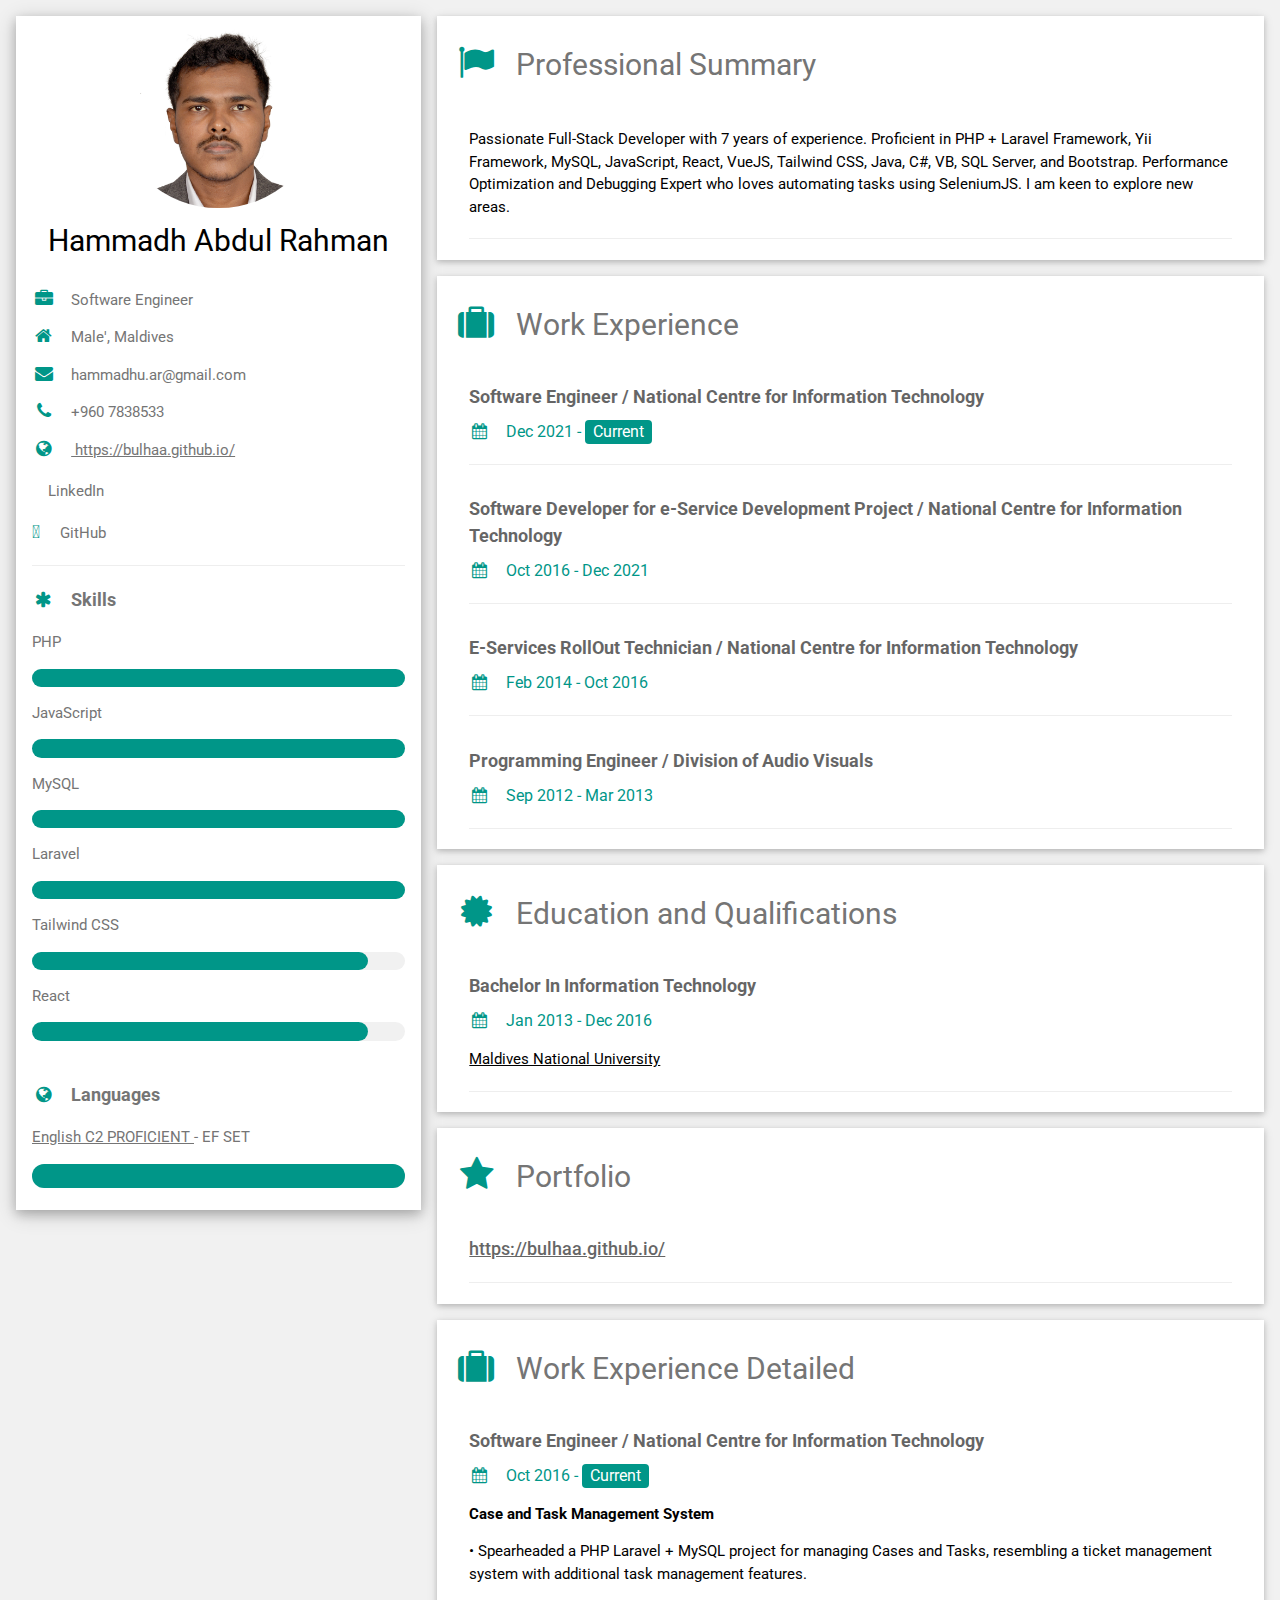
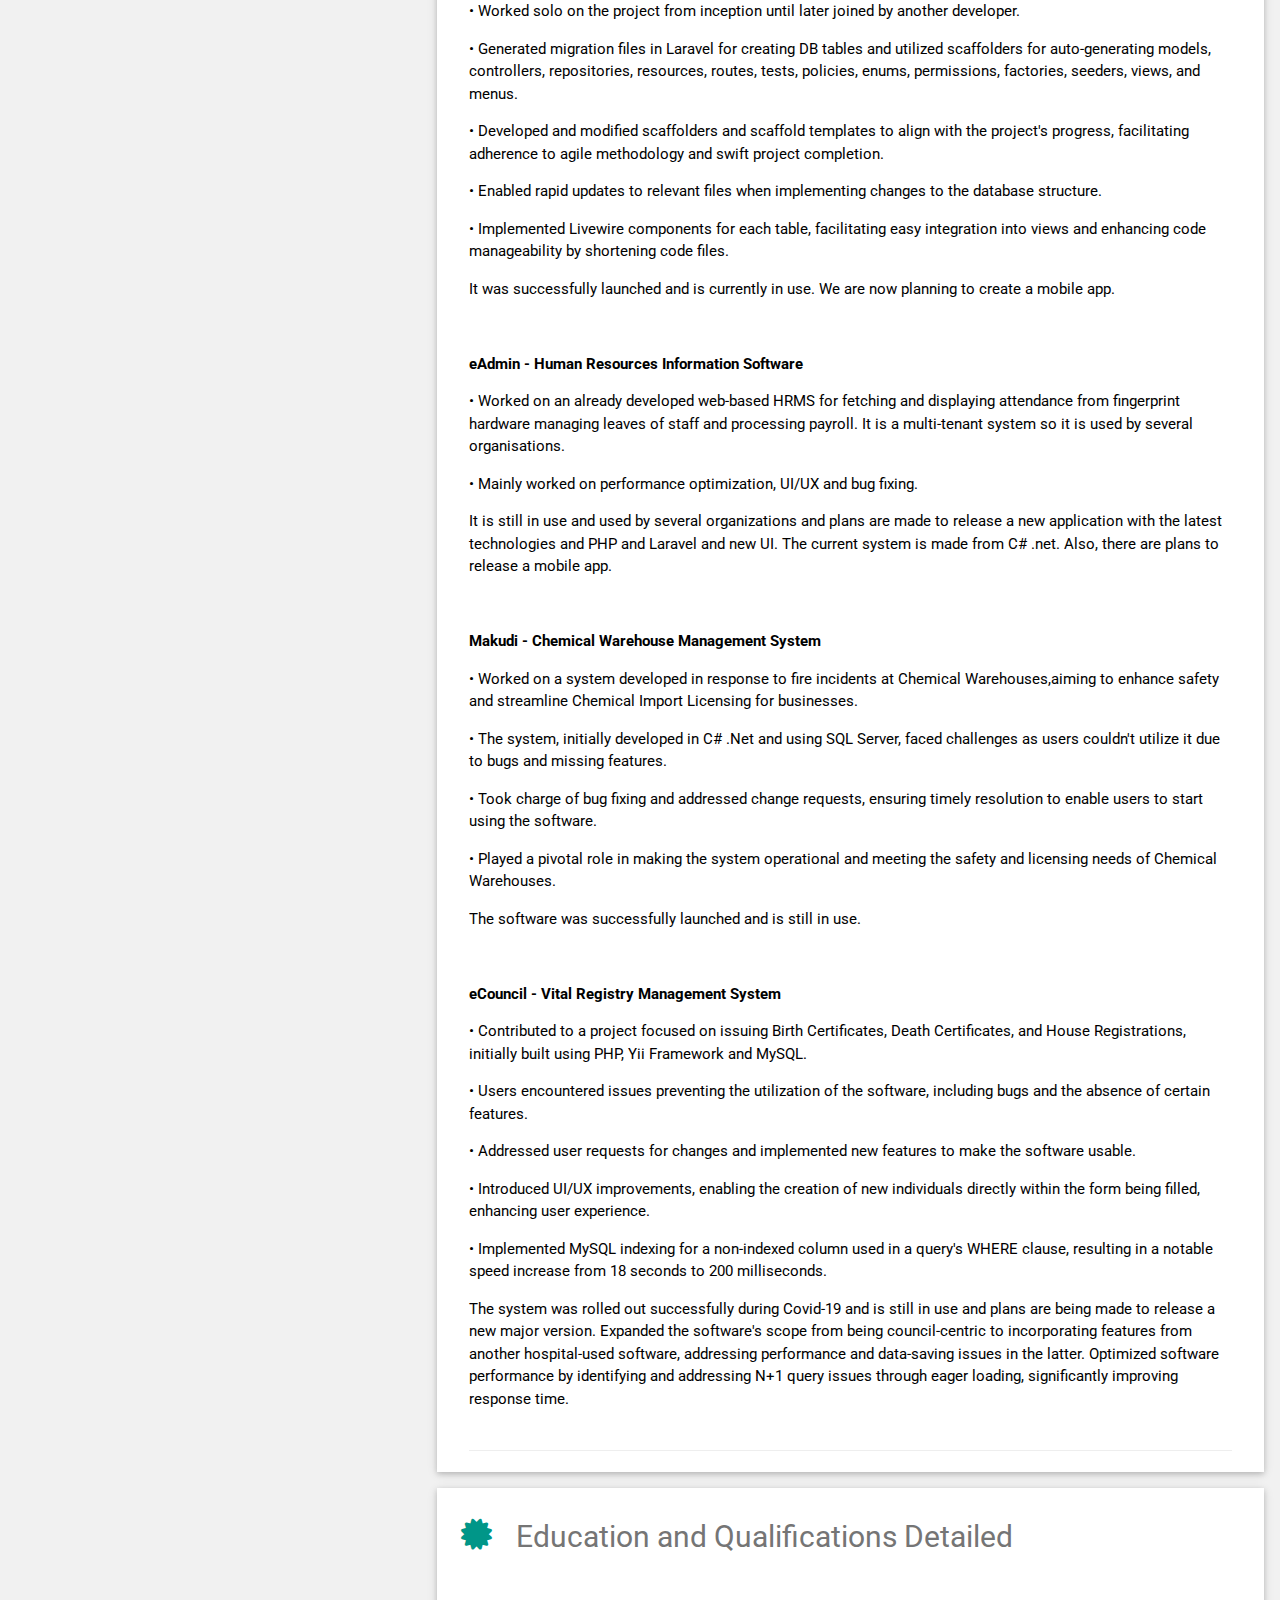
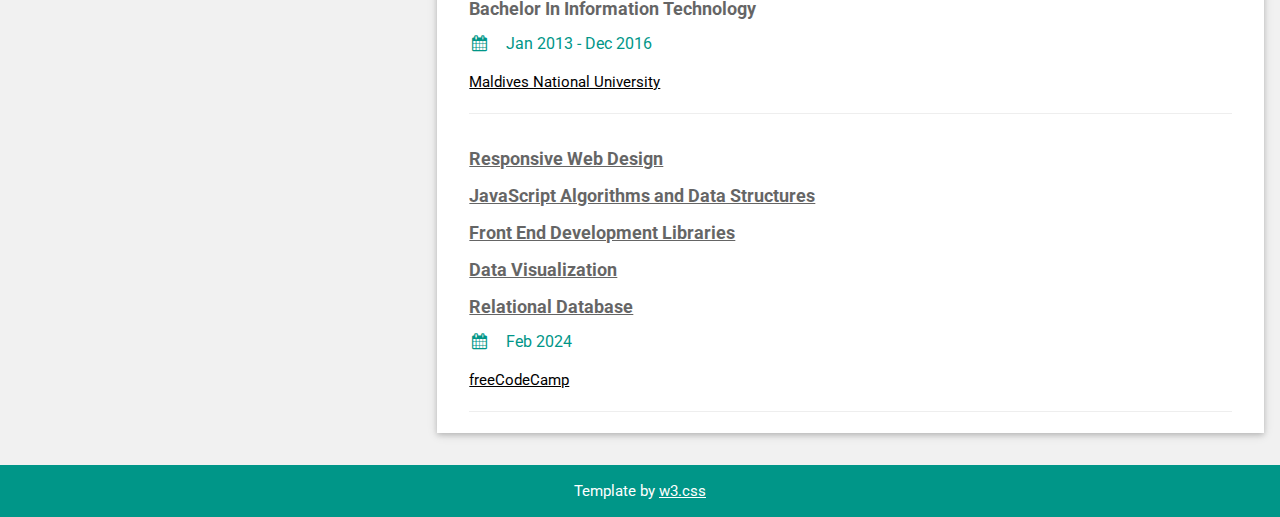
==== commit 1b85a41a: "Spelling correction" ====
--- a/resume.html
+++ b/resume.html
@@ -121,7 +121,7 @@
                     <div class="w3-container">
                         <p>Passionate Full-Stack Developer with 7 years of experience. Proficient in PHP + Laravel
                             Framework, Yii Framework, MySQL,
-                            JavaScript, React, VueJS, Tailwind CSS, Java, C#, VB, SQL Server, Bootstrap, and AngularJS.
+                            JavaScript, React, VueJS, Tailwind CSS, Java, C#, VB, SQL Server, and Bootstrap.
                             Performance
                             Optimization and Debugging Expert who loves automating tasks using SeleniumJS. I am keen to
                             explore new areas.</p>
@@ -204,7 +204,7 @@
                         <p>• Worked solo on the project from inception until later joined by another developer.</p>
                         <p>• Generated migration files in Laravel for creating DB tables and utilized scaffolders for
                             auto‑generating models, controllers, repositories, resources, routes, tests, policies,
-                            enums,permissions, factories, seeders, views, and menus.</p>
+                            enums, permissions, factories, seeders, views, and menus.</p>
                         <p>• Developed and modified scaffolders and scaffold templates to align with the project's
                             progress, facilitating adherence to agile methodology and swift project completion.</p>
                         <p>• Enabled rapid updates to relevant files when implementing changes to the database
@@ -245,7 +245,7 @@
                         <p>• Introduced UI/UX improvements, enabling the creation of new individuals directly within the
                             form being filled, enhancing user experience.</p>
                         <p>• Implemented MySQL indexing for a non‑indexed column used in a query's WHERE
-                            clause,resulting in a notable speed increase from 18 seconds to 200 milliseconds.</p>
+                            clause, resulting in a notable speed increase from 18 seconds to 200 milliseconds.</p>
                         <p style="padding-bottom: 20px;">The system was rolled out successfully during Covid‑19 and is
                             still in use and plans are
                             being made to release a new major version. Expanded the software's scope from being
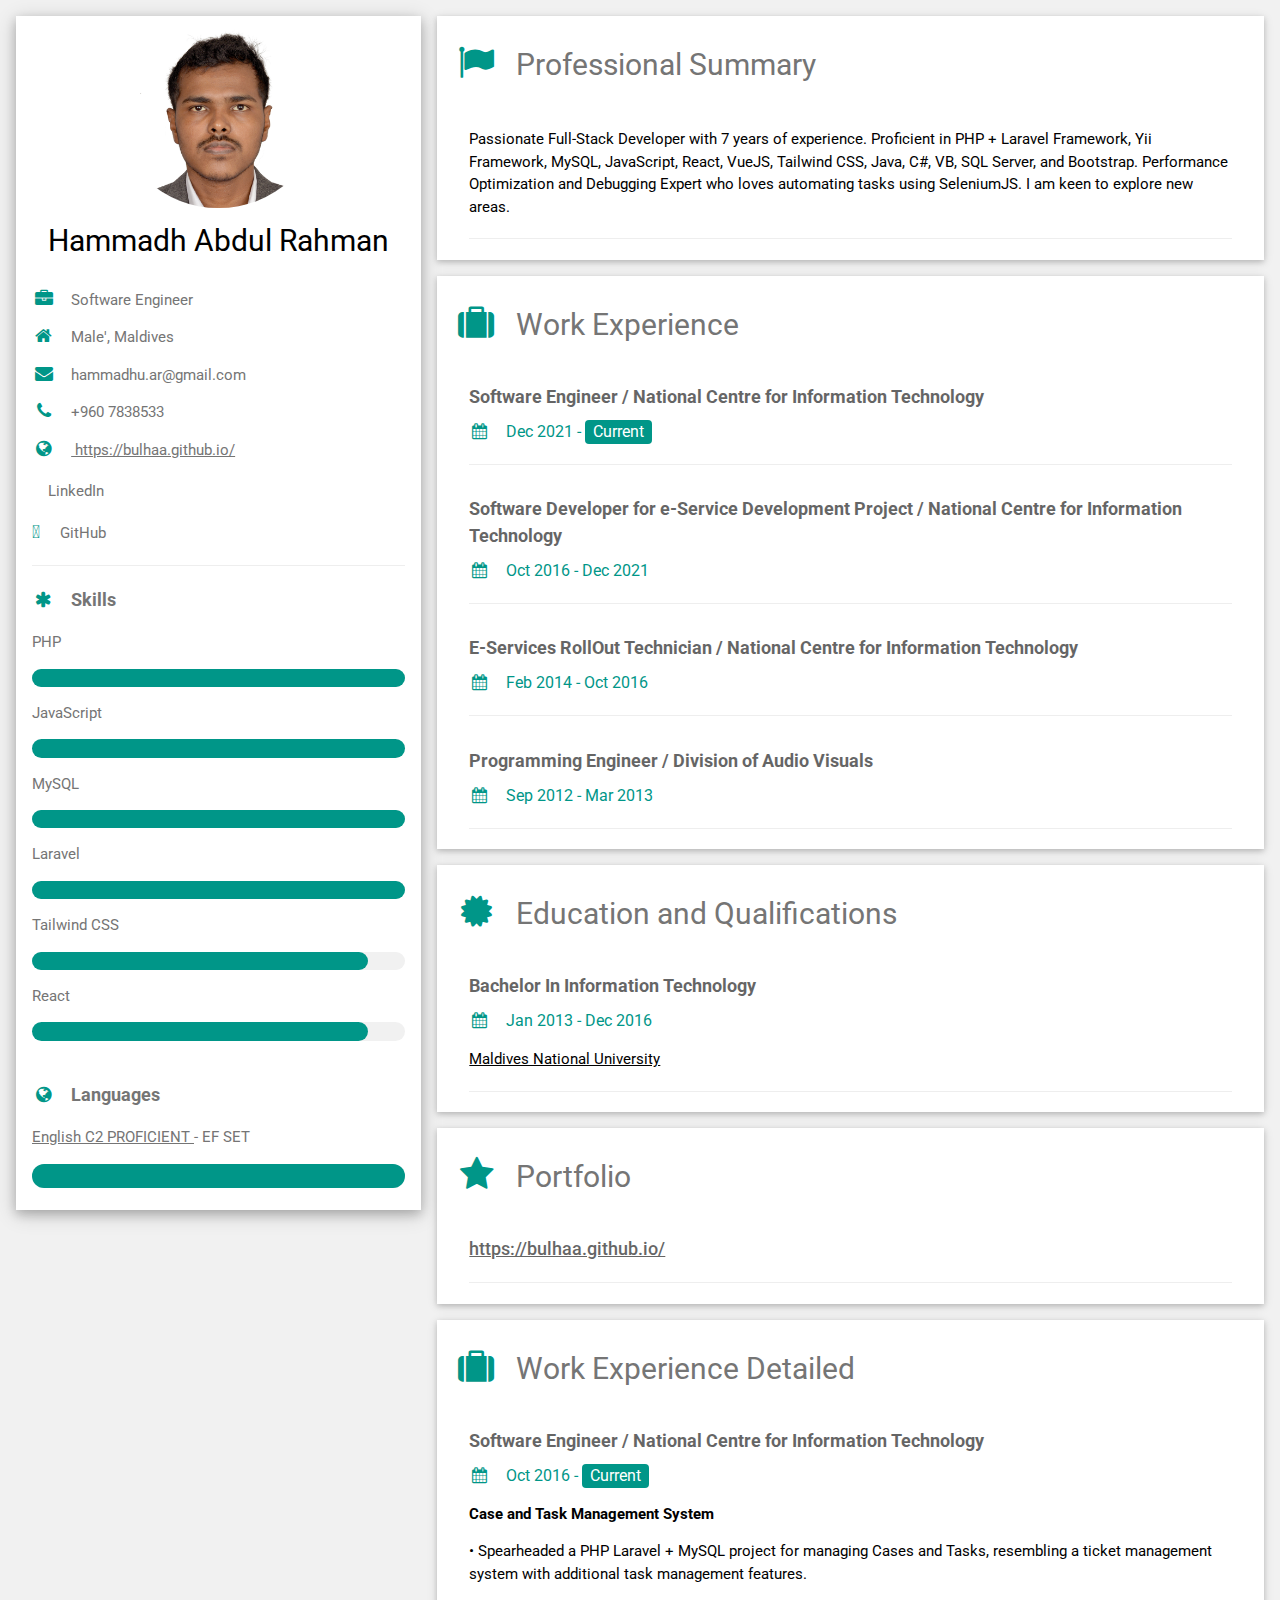
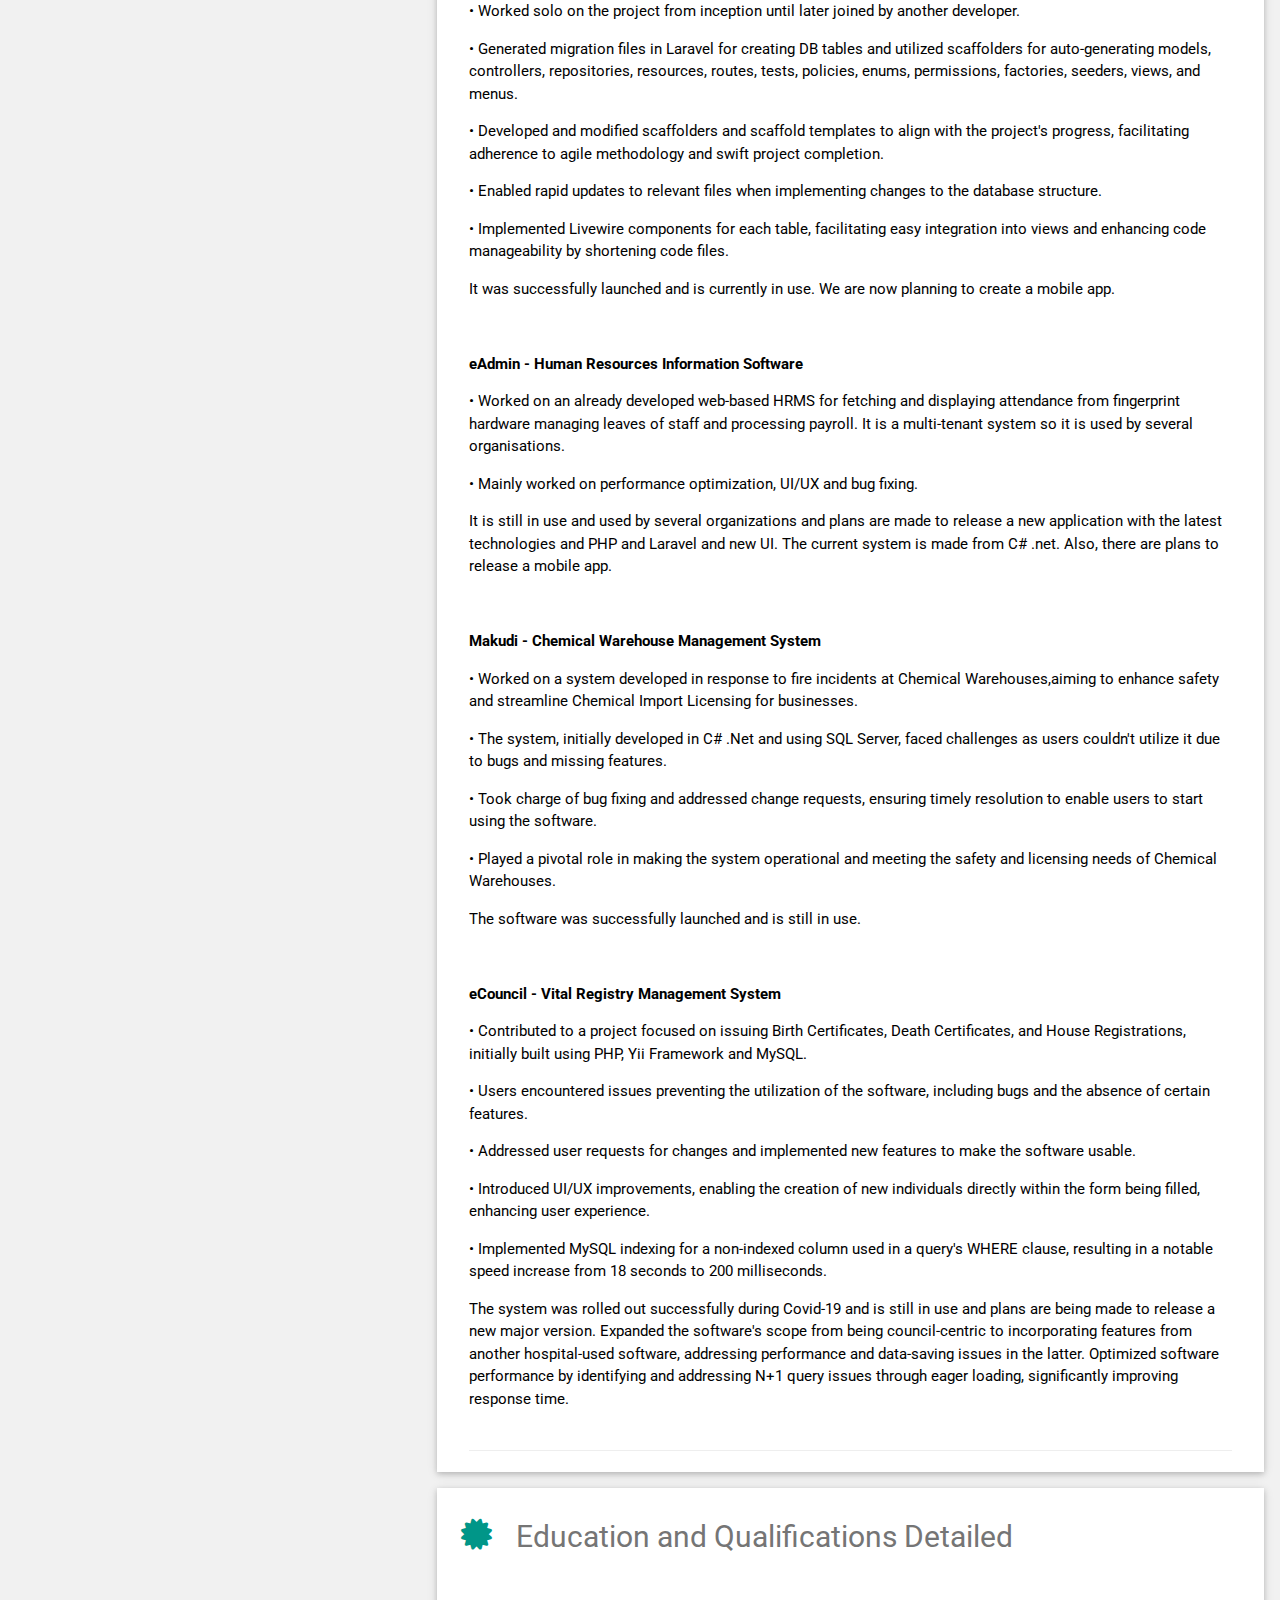
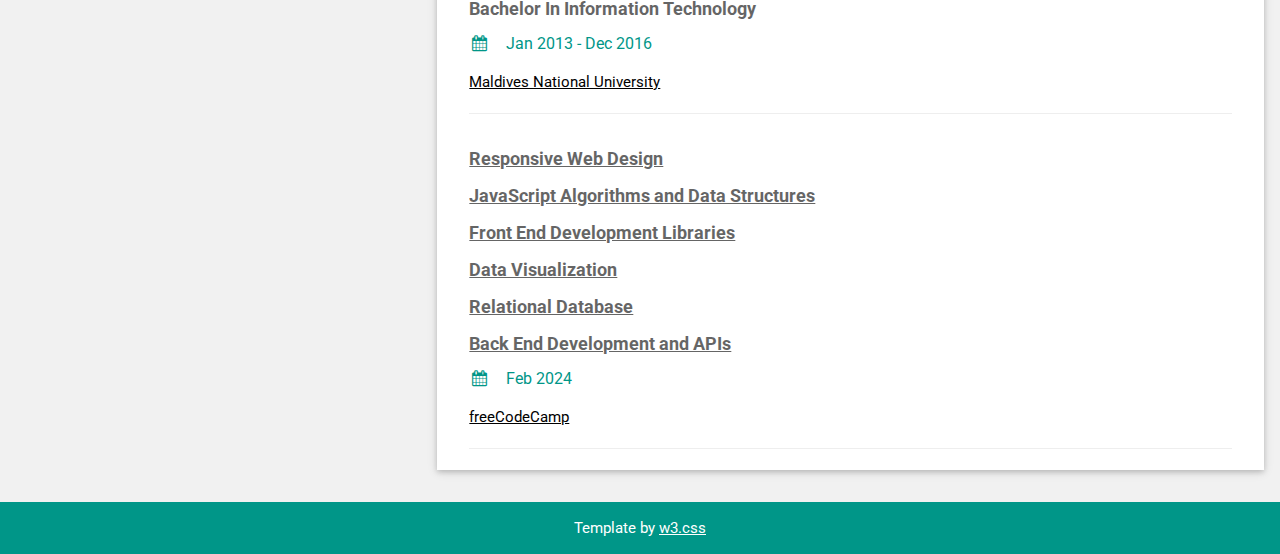
==== commit 72615c6c: "freeCodeCamp: Back End Development and APIs" ====
--- a/resume.html
+++ b/resume.html
@@ -293,6 +293,10 @@
                             href="https://www.freecodecamp.org/certification/hammadh-ar/relational-database-v8">
                             <h5 class="w3-opacity"><b>Relational Database</b></h5>
                         </a>
+                        <a target="_blank"
+                            href="https://www.freecodecamp.org/certification/hammadh-ar/back-end-development-and-apis">
+                            <h5 class="w3-opacity"><b>Back End Development and APIs</b></h5>
+                        </a>
 
                         <h6 class="w3-text-teal"><i class="fa fa-calendar fa-fw w3-margin-right"></i>Feb 2024</h6>
                         <a target="_blank" href="https://www.freecodecamp.org">
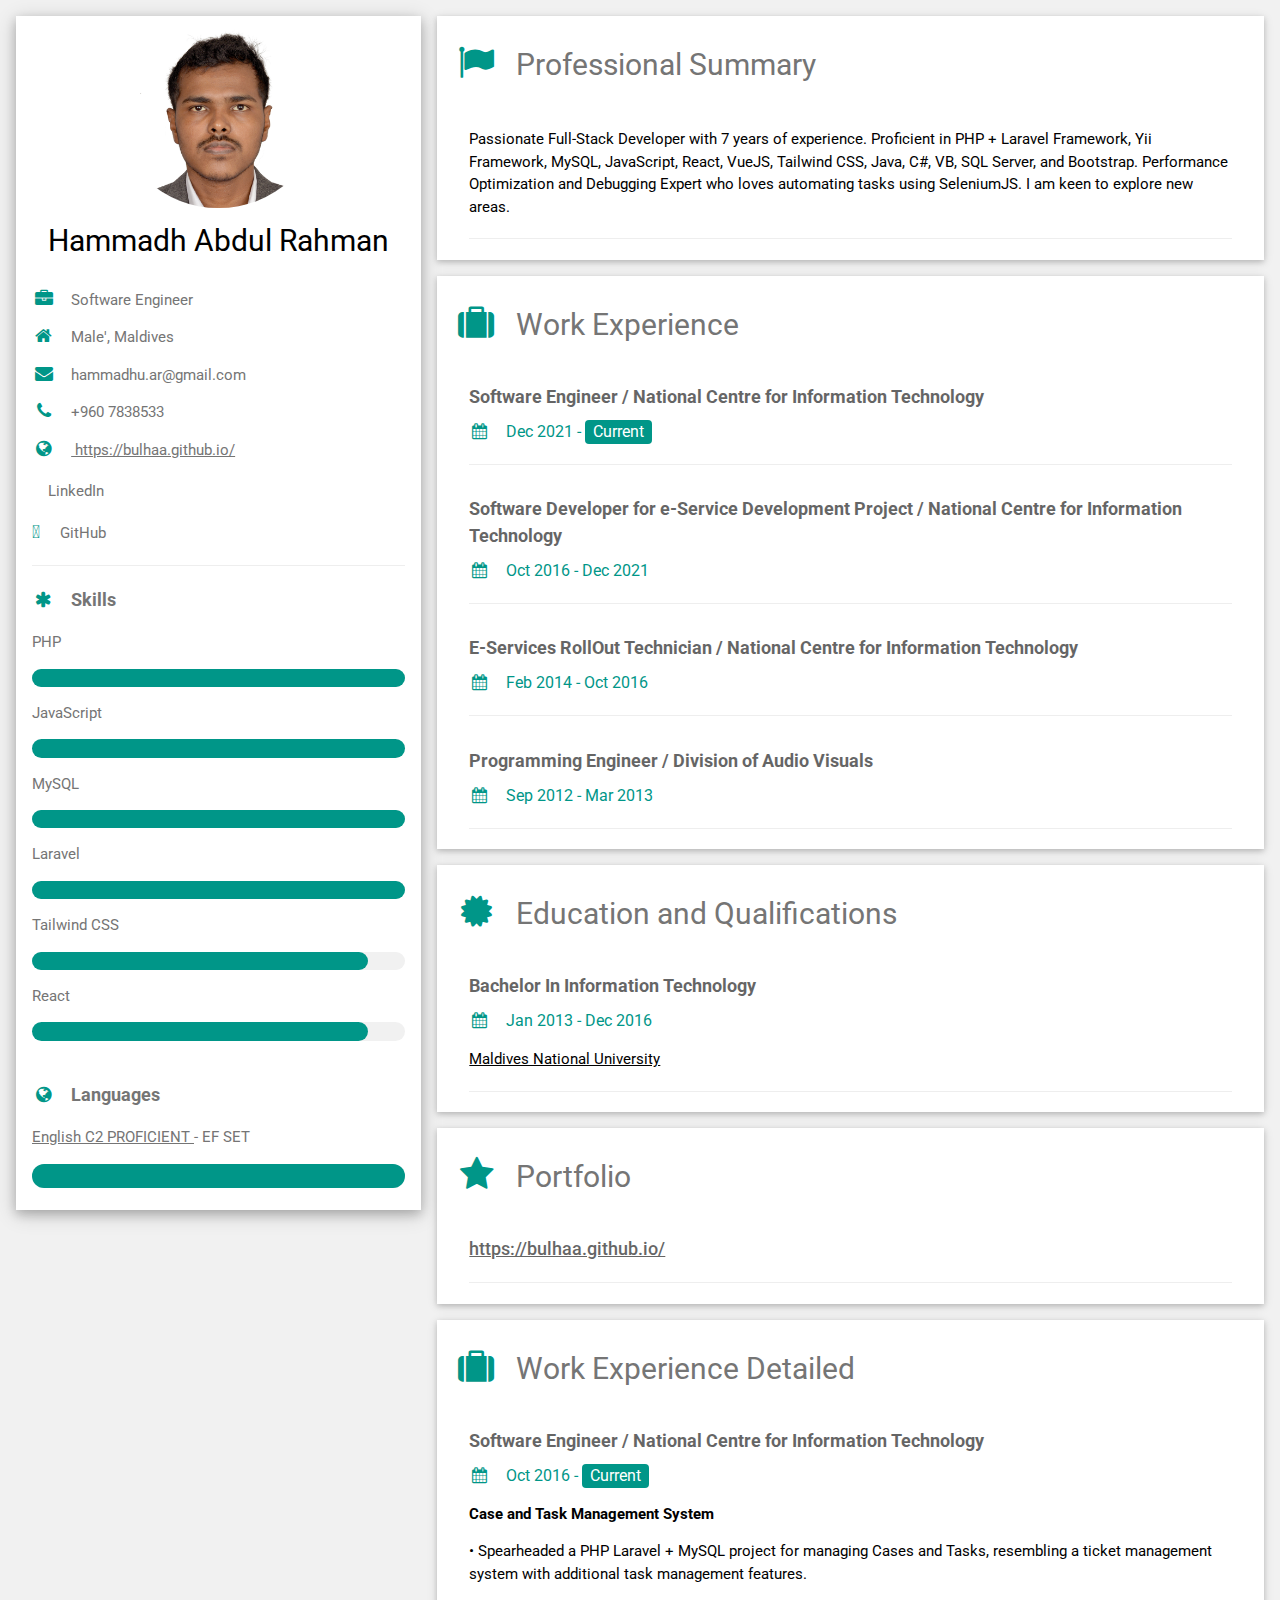
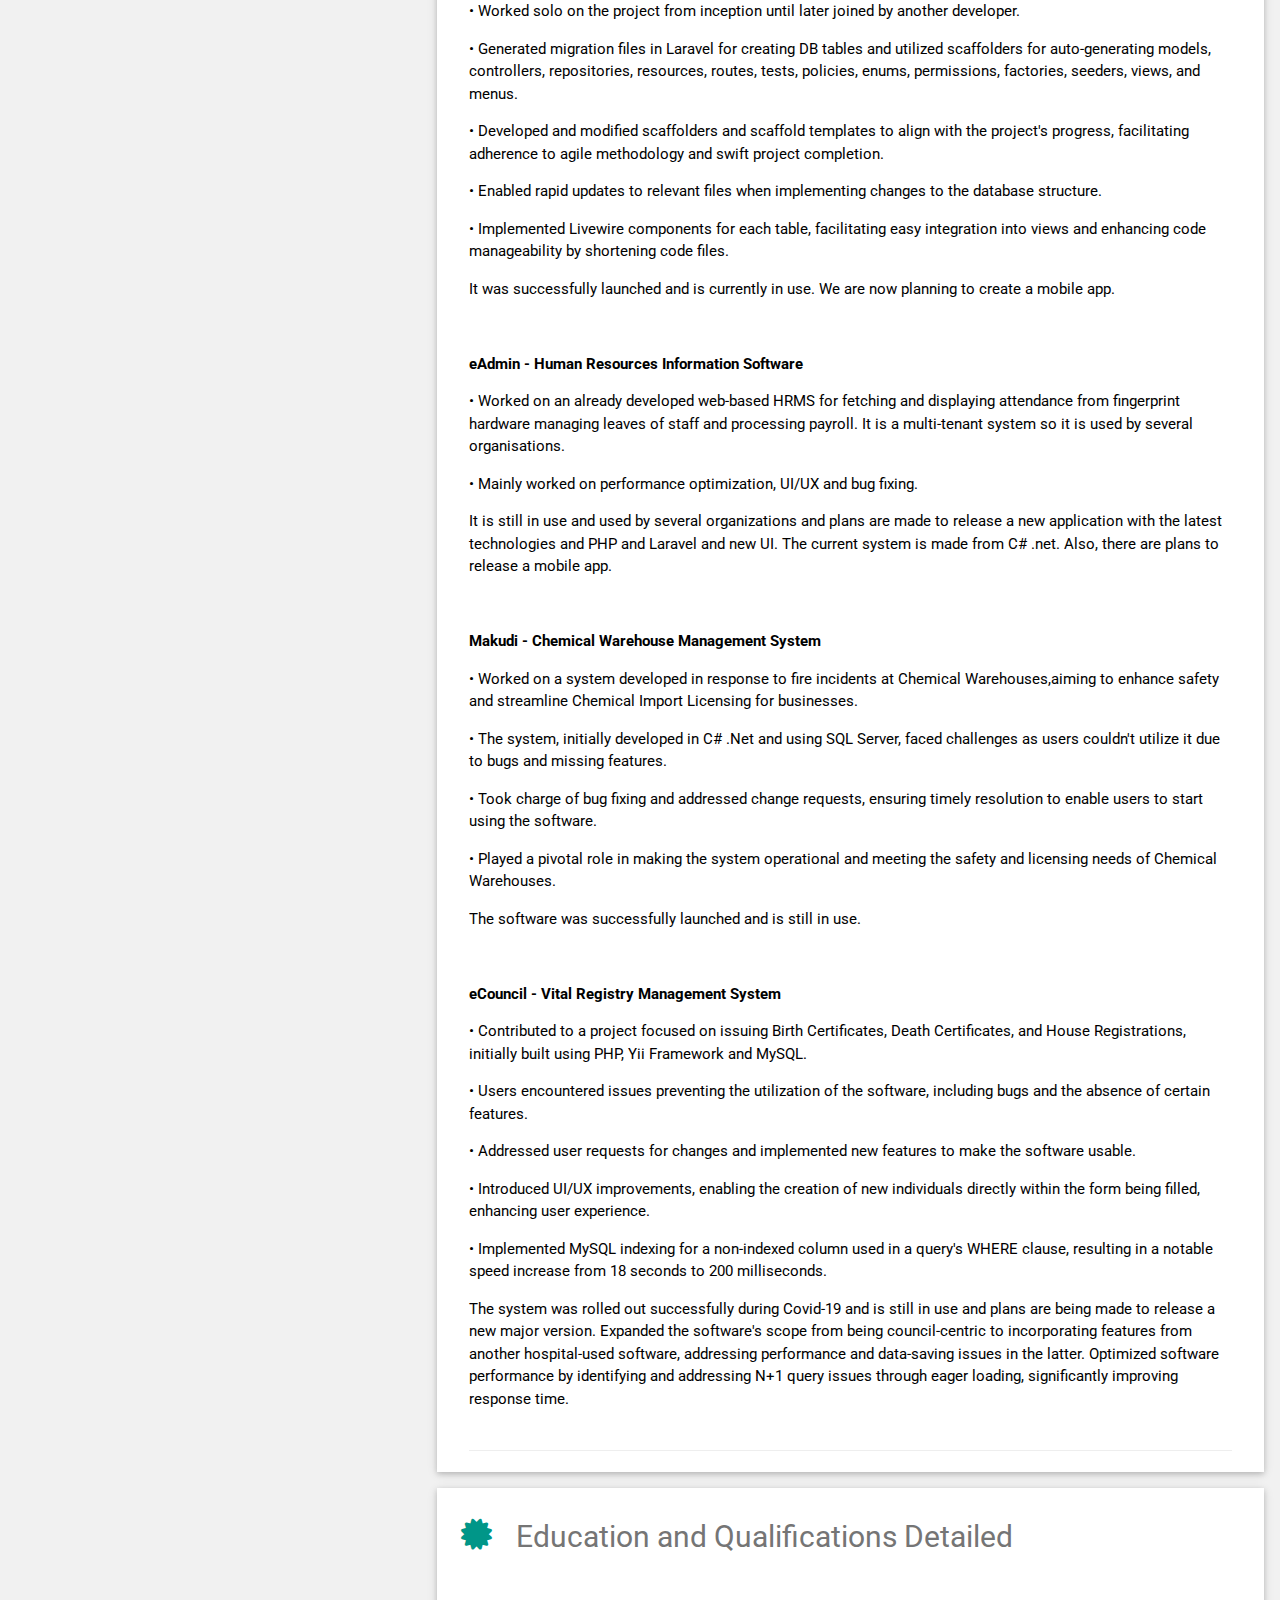
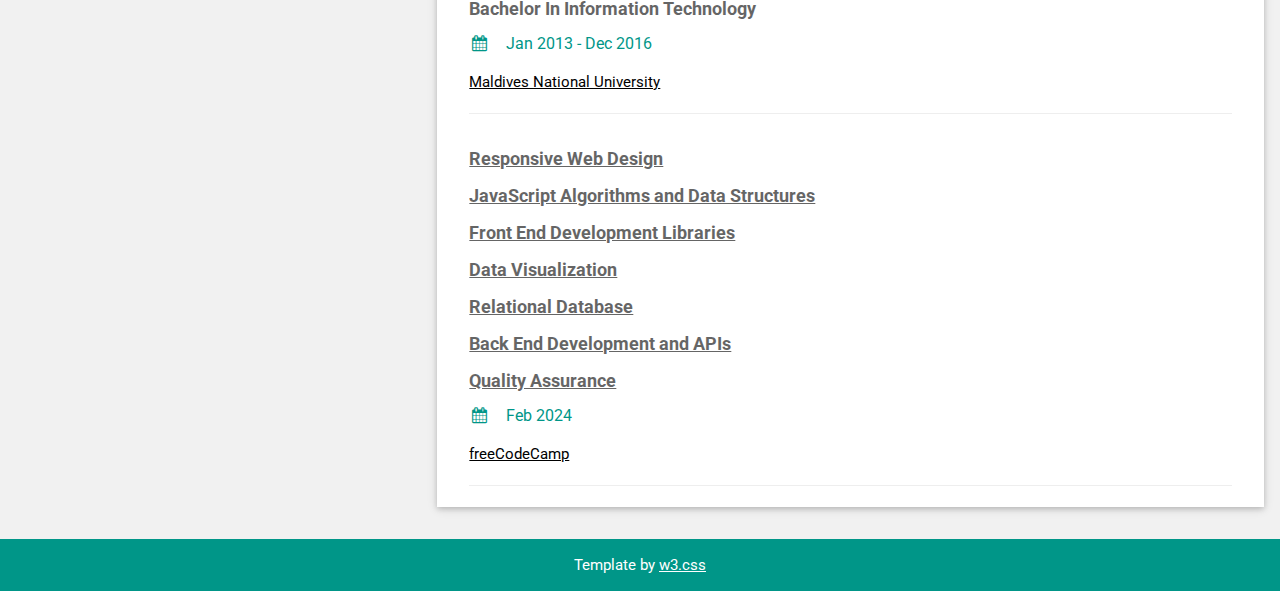
==== commit 39c9564c: "freecodecamp: Quality Assurance" ====
--- a/resume.html
+++ b/resume.html
@@ -297,6 +297,10 @@
                             href="https://www.freecodecamp.org/certification/hammadh-ar/back-end-development-and-apis">
                             <h5 class="w3-opacity"><b>Back End Development and APIs</b></h5>
                         </a>
+                        <a target="_blank"
+                            href="https://www.freecodecamp.org/certification/hammadh-ar/quality-assurance-v7">
+                            <h5 class="w3-opacity"><b>Quality Assurance</b></h5>
+                        </a>
 
                         <h6 class="w3-text-teal"><i class="fa fa-calendar fa-fw w3-margin-right"></i>Feb 2024</h6>
                         <a target="_blank" href="https://www.freecodecamp.org">
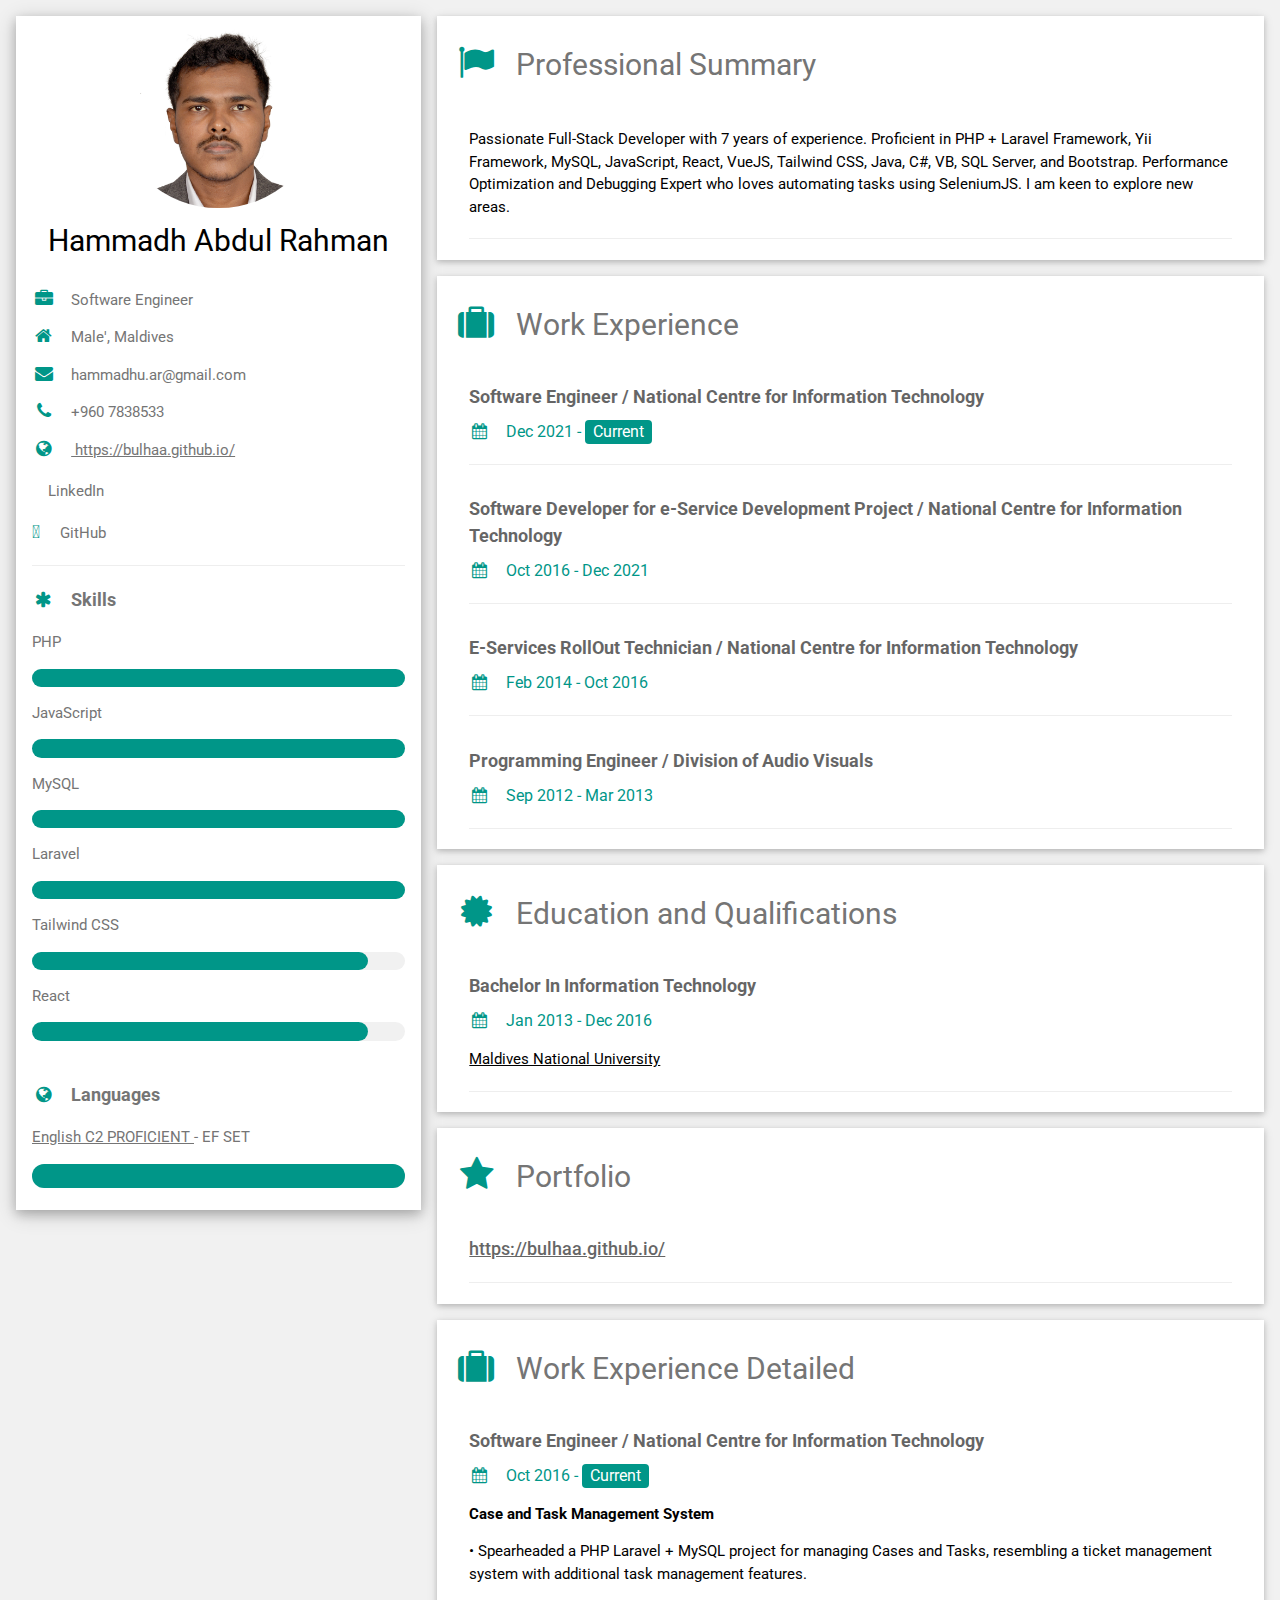
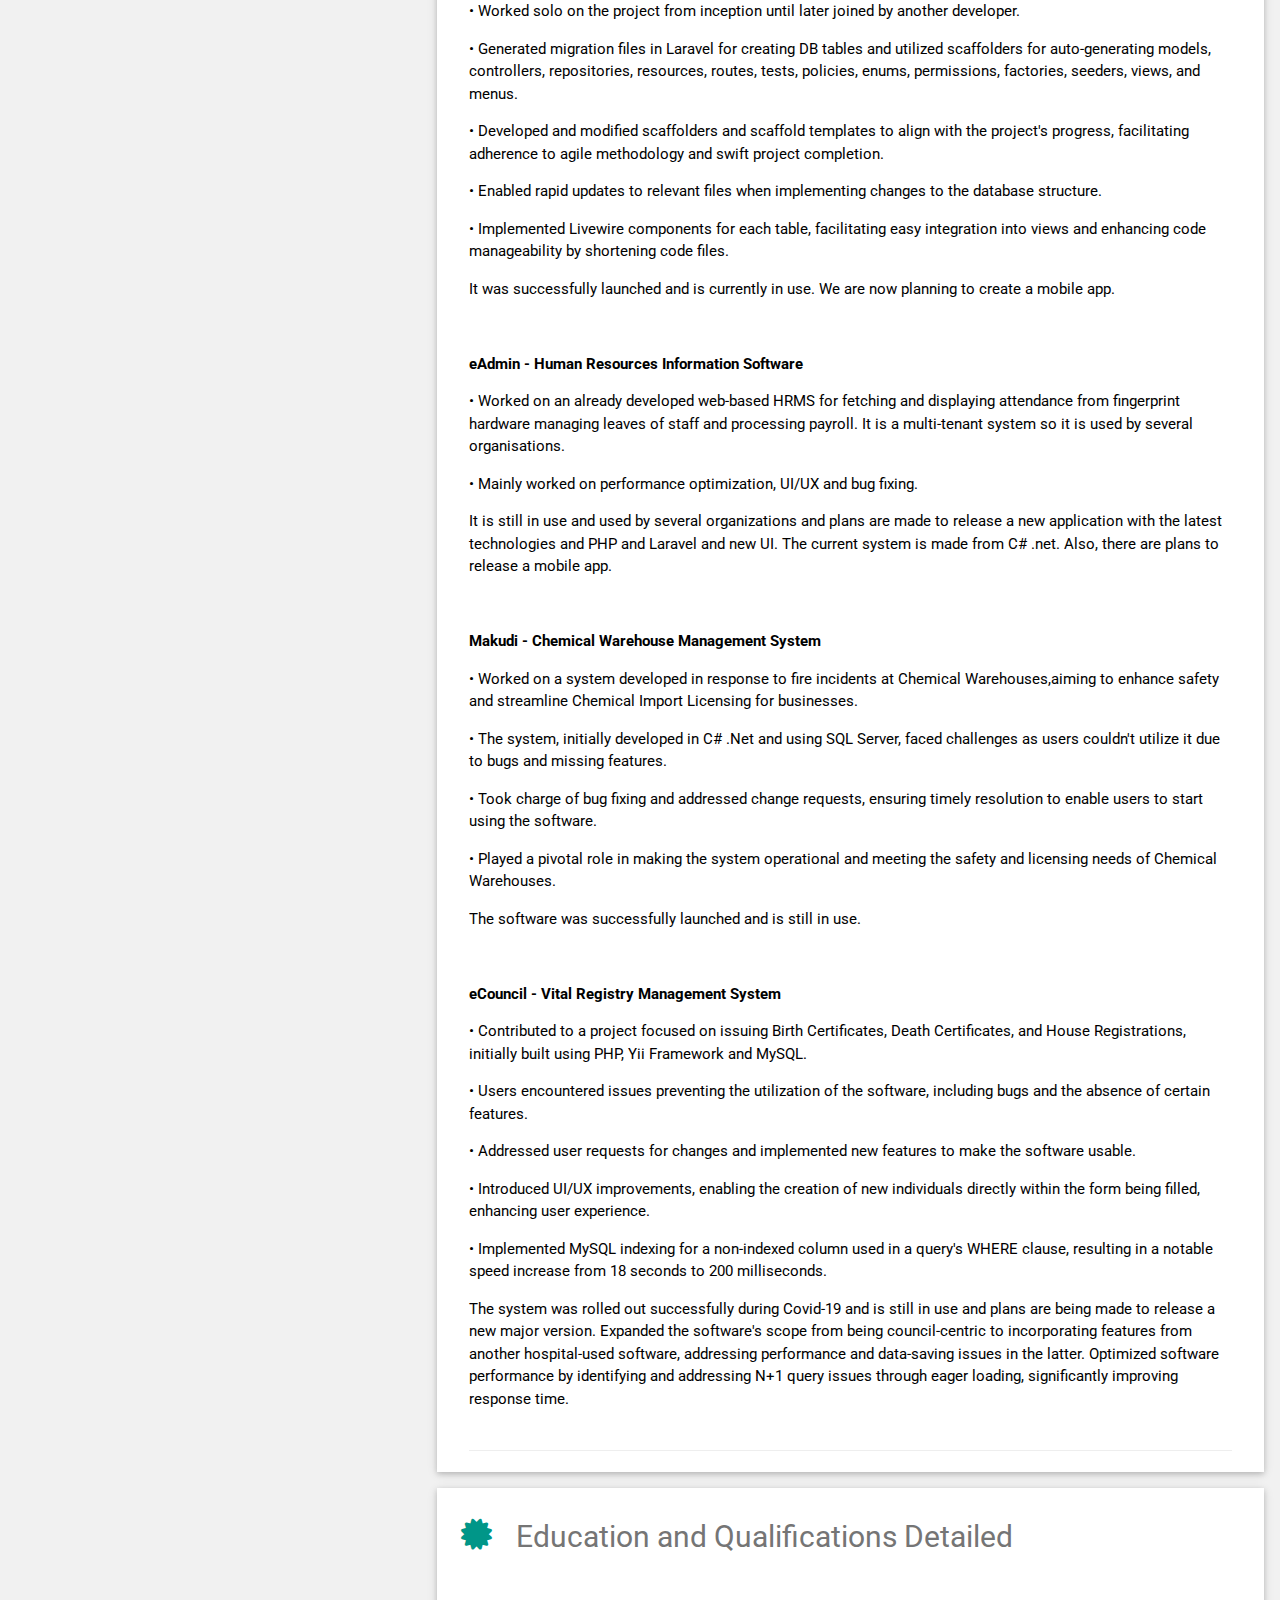
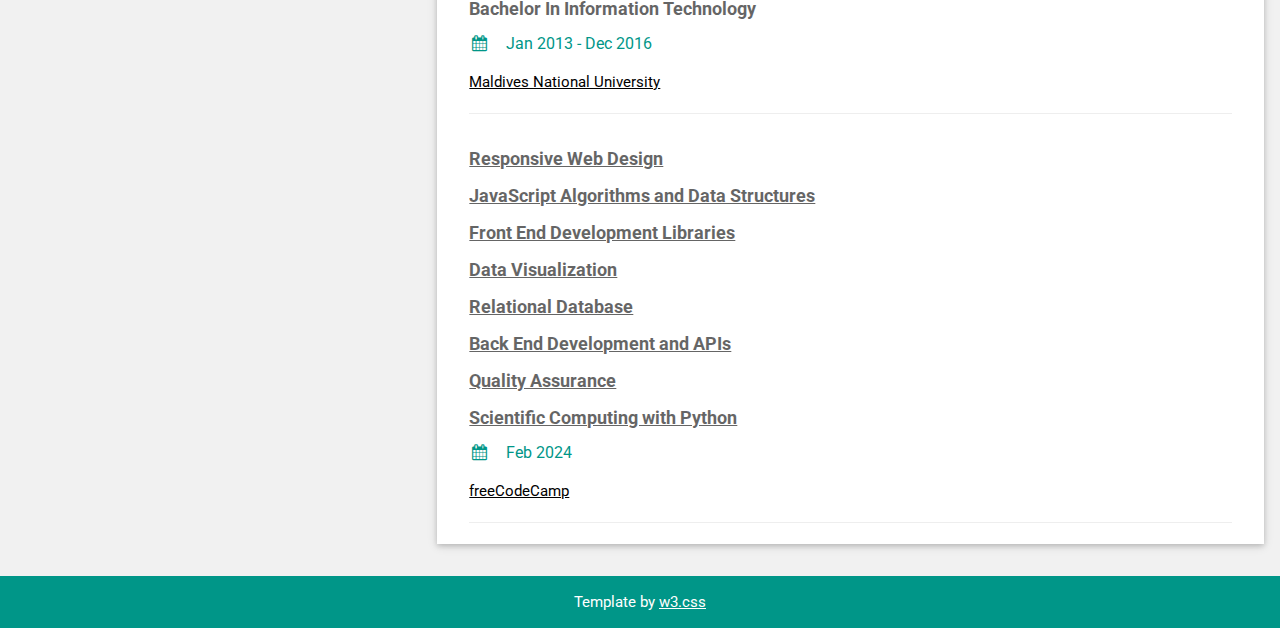
==== commit 02947ac7: "freeCodeCamp: Scientific Computing with Python added" ====
--- a/resume.html
+++ b/resume.html
@@ -301,6 +301,10 @@
                             href="https://www.freecodecamp.org/certification/hammadh-ar/quality-assurance-v7">
                             <h5 class="w3-opacity"><b>Quality Assurance</b></h5>
                         </a>
+                        <a target="_blank"
+                            href="https://www.freecodecamp.org/certification/hammadh-ar/scientific-computing-with-python-v7">
+                            <h5 class="w3-opacity"><b>Scientific Computing with Python</b></h5>
+                        </a>
 
                         <h6 class="w3-text-teal"><i class="fa fa-calendar fa-fw w3-margin-right"></i>Feb 2024</h6>
                         <a target="_blank" href="https://www.freecodecamp.org">
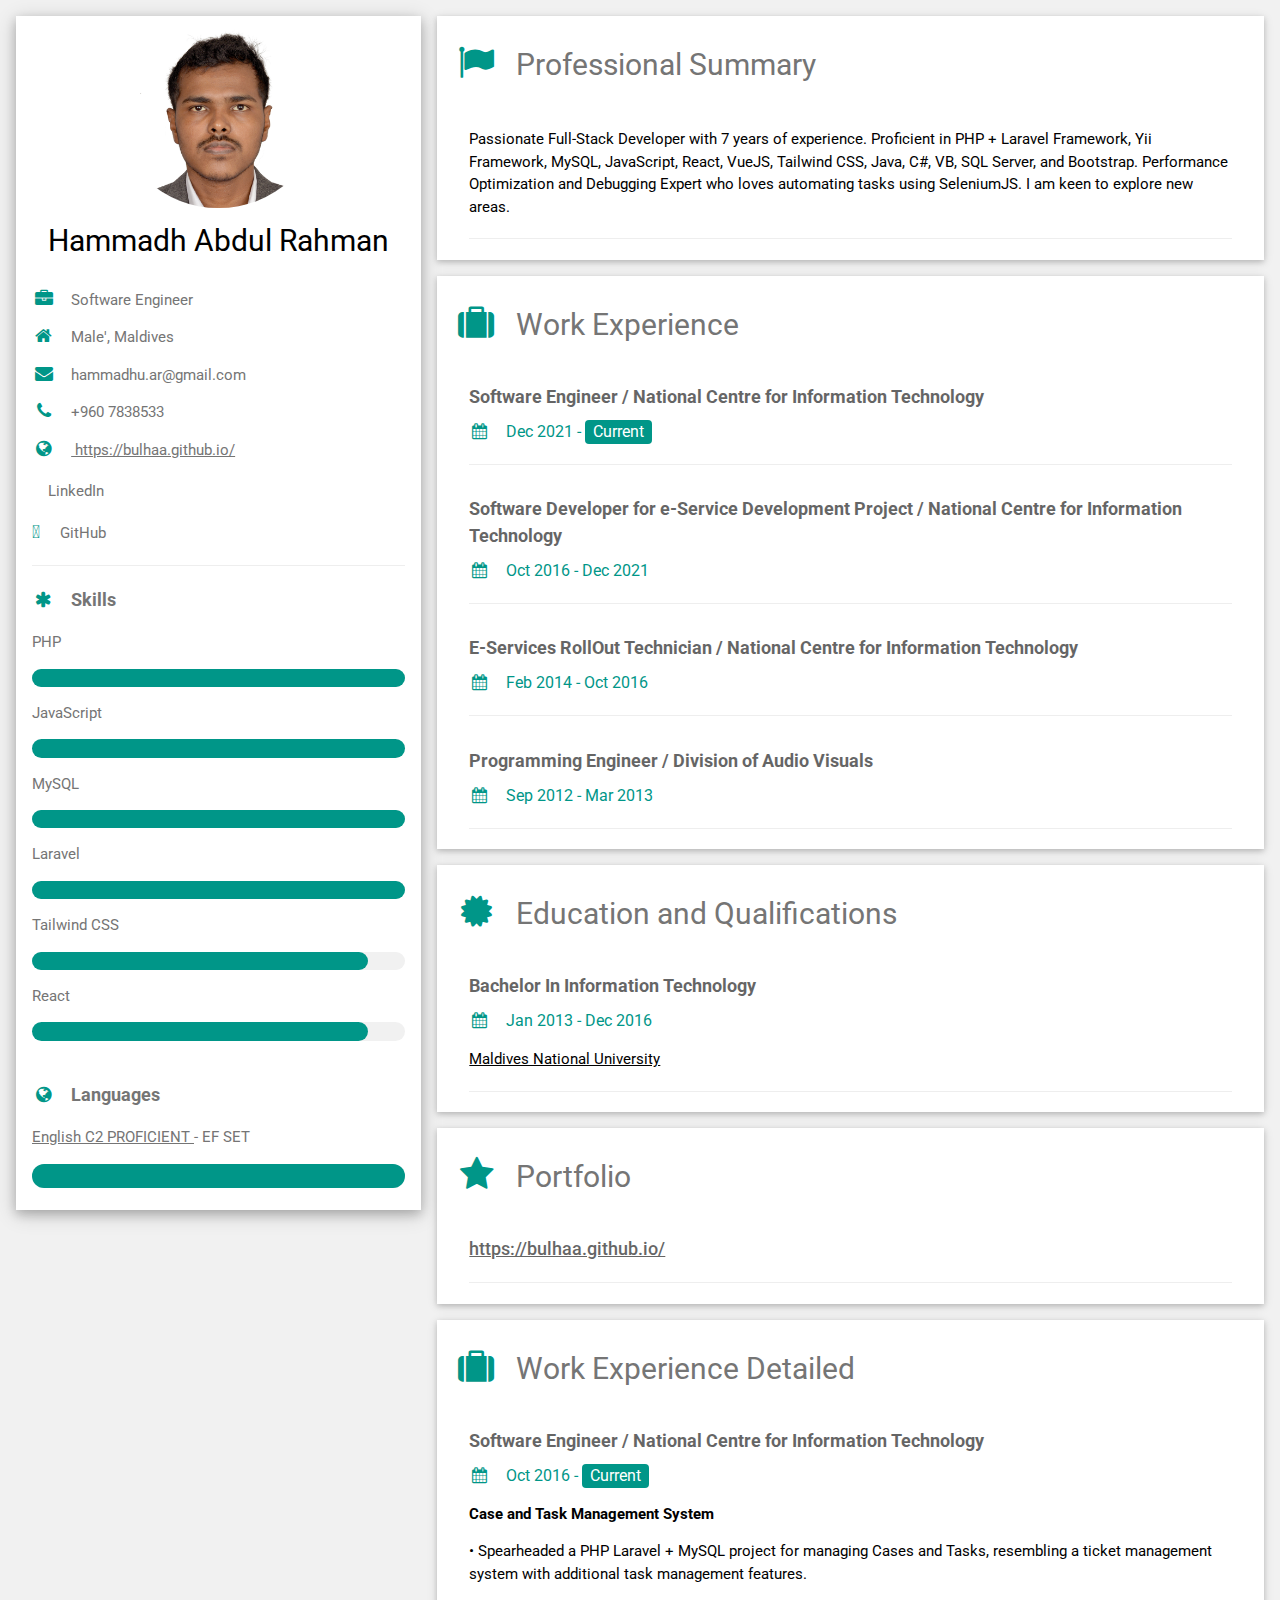
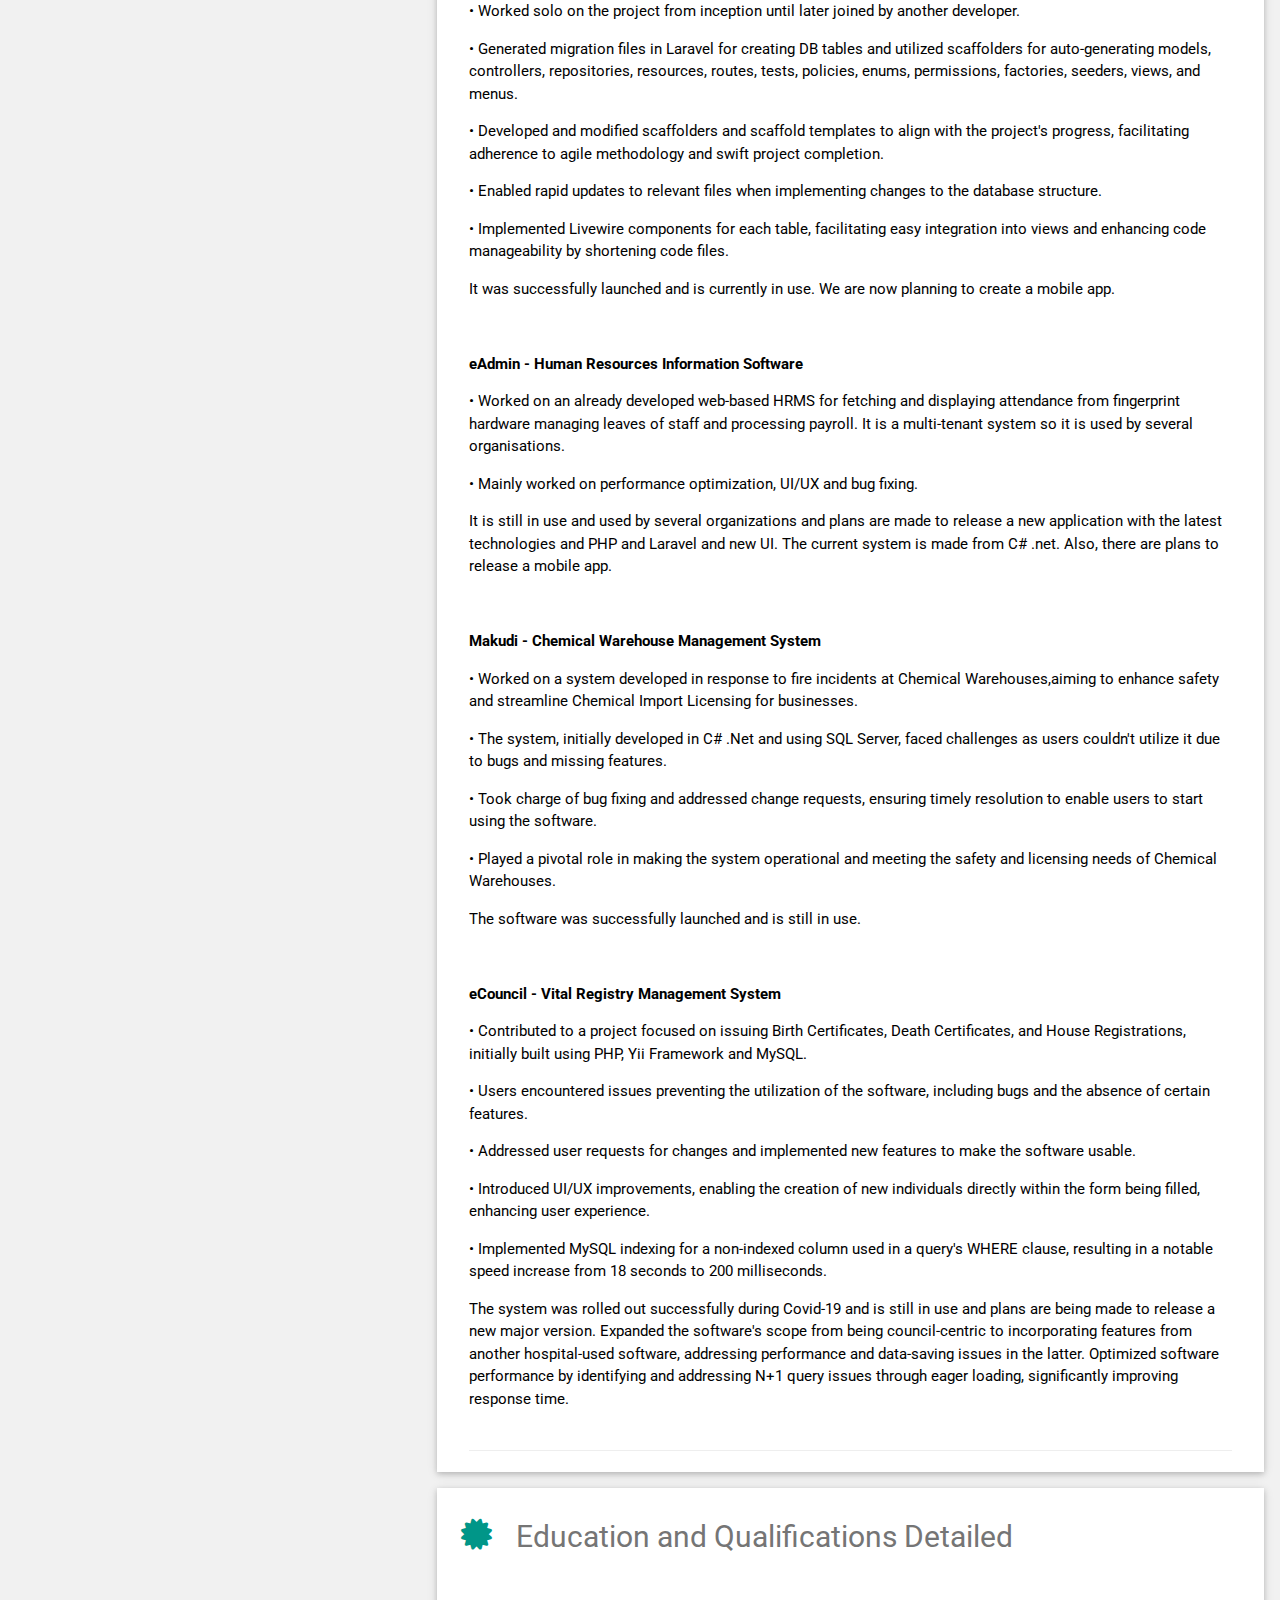
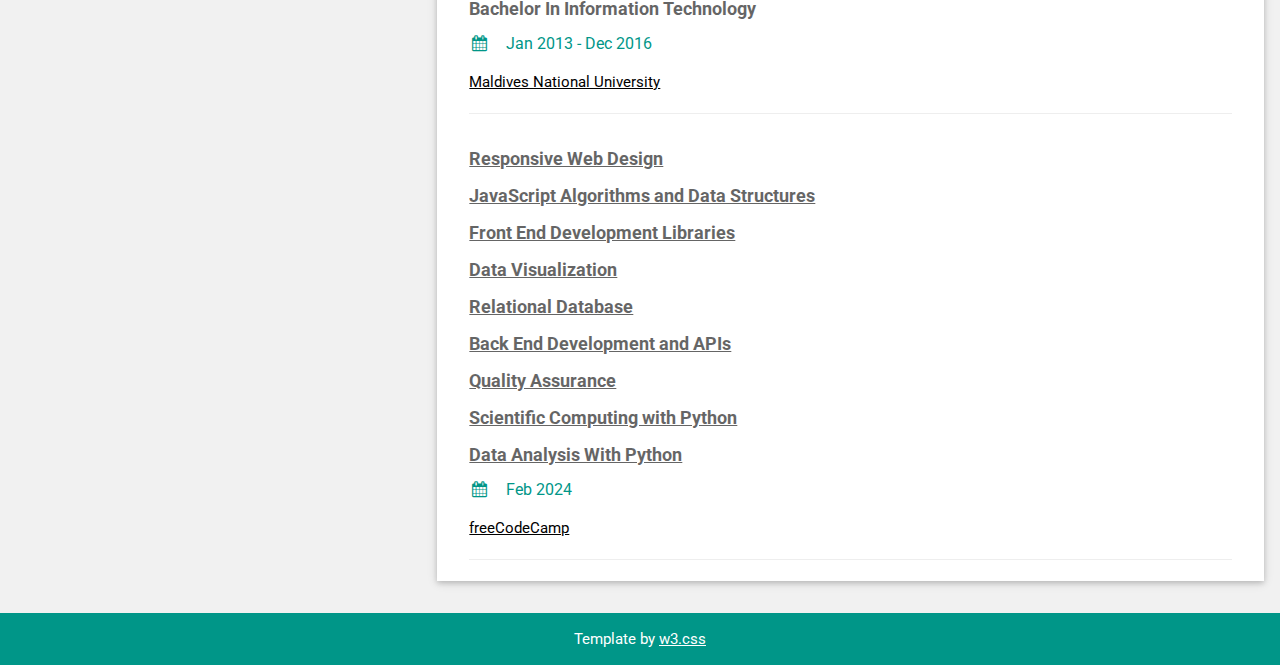
==== commit 936bbf65: "feat: Data Analysis With Python" ====
--- a/resume.html
+++ b/resume.html
@@ -305,6 +305,10 @@
                             href="https://www.freecodecamp.org/certification/hammadh-ar/scientific-computing-with-python-v7">
                             <h5 class="w3-opacity"><b>Scientific Computing with Python</b></h5>
                         </a>
+                        <a target="_blank"
+                            href="https://www.freecodecamp.org/certification/hammadh-ar/data-analysis-with-python-v7">
+                            <h5 class="w3-opacity"><b>Data Analysis With Python</b></h5>
+                        </a>
 
                         <h6 class="w3-text-teal"><i class="fa fa-calendar fa-fw w3-margin-right"></i>Feb 2024</h6>
                         <a target="_blank" href="https://www.freecodecamp.org">
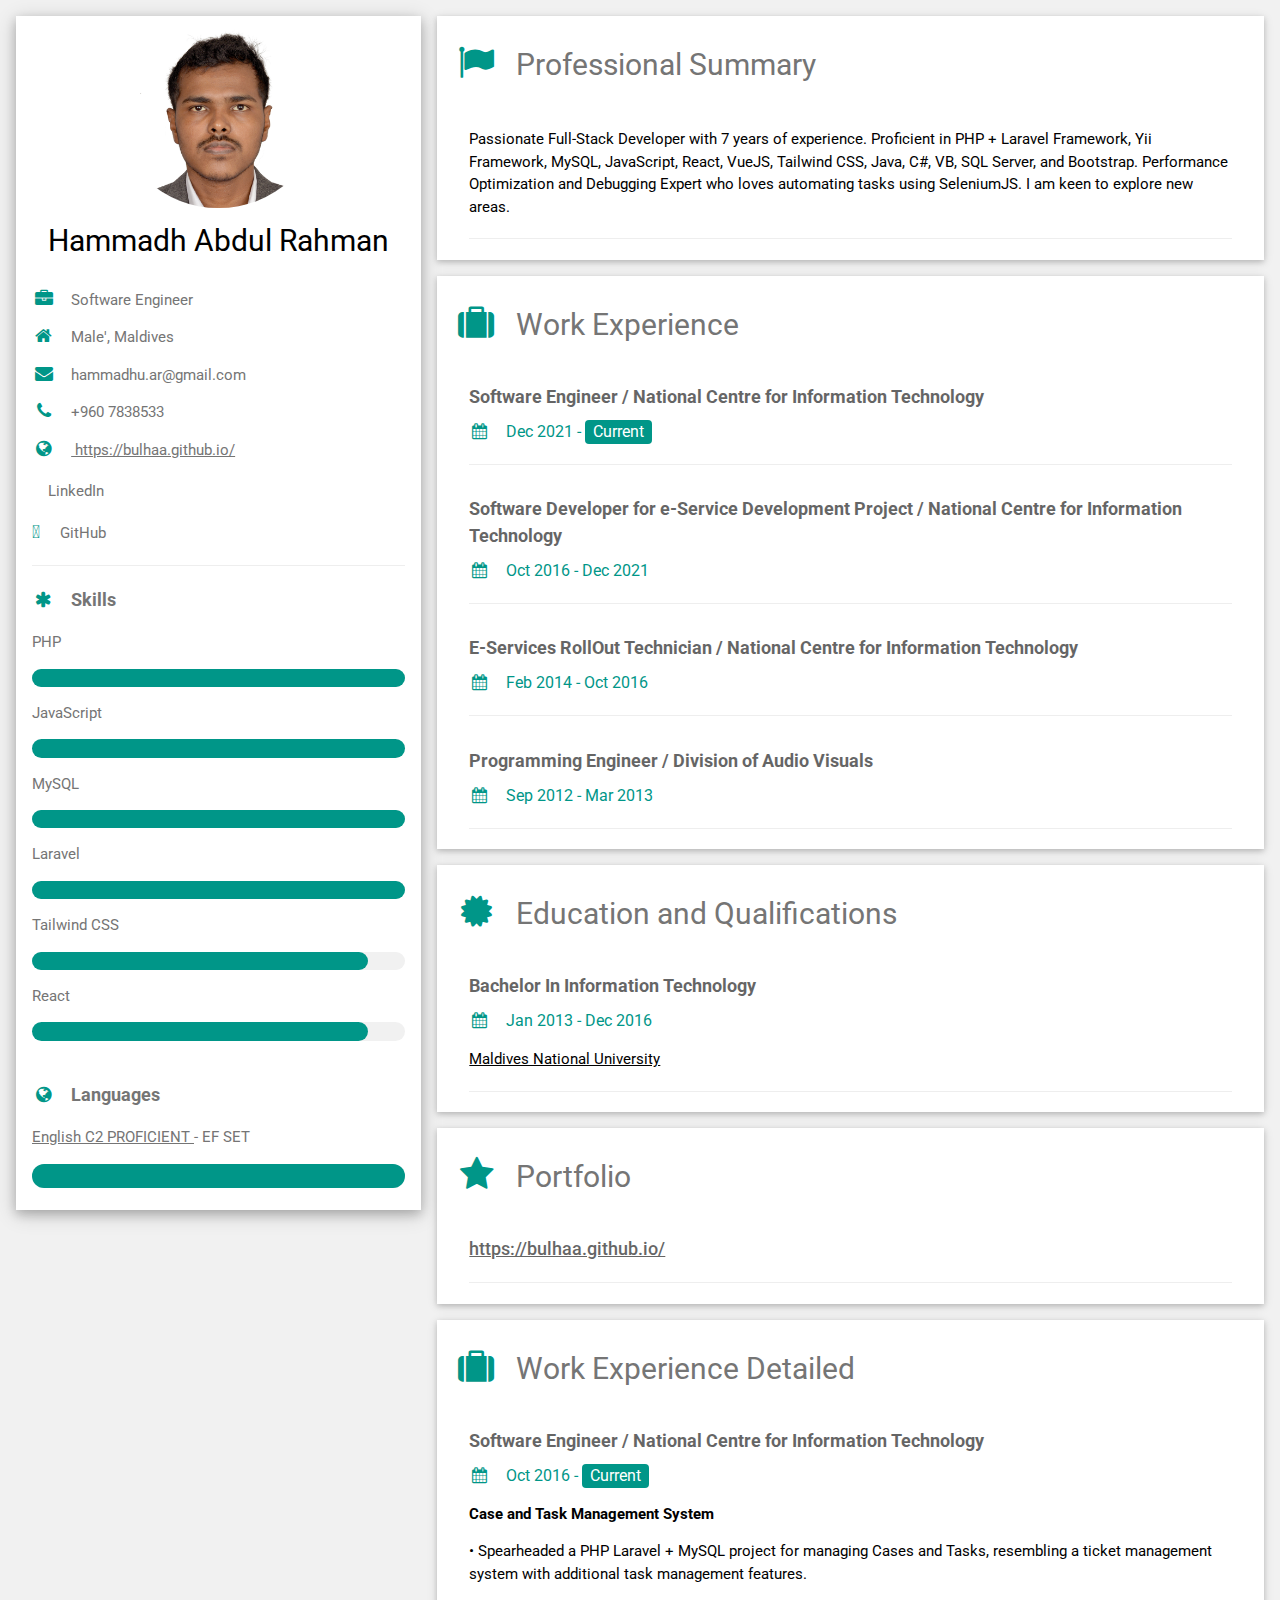
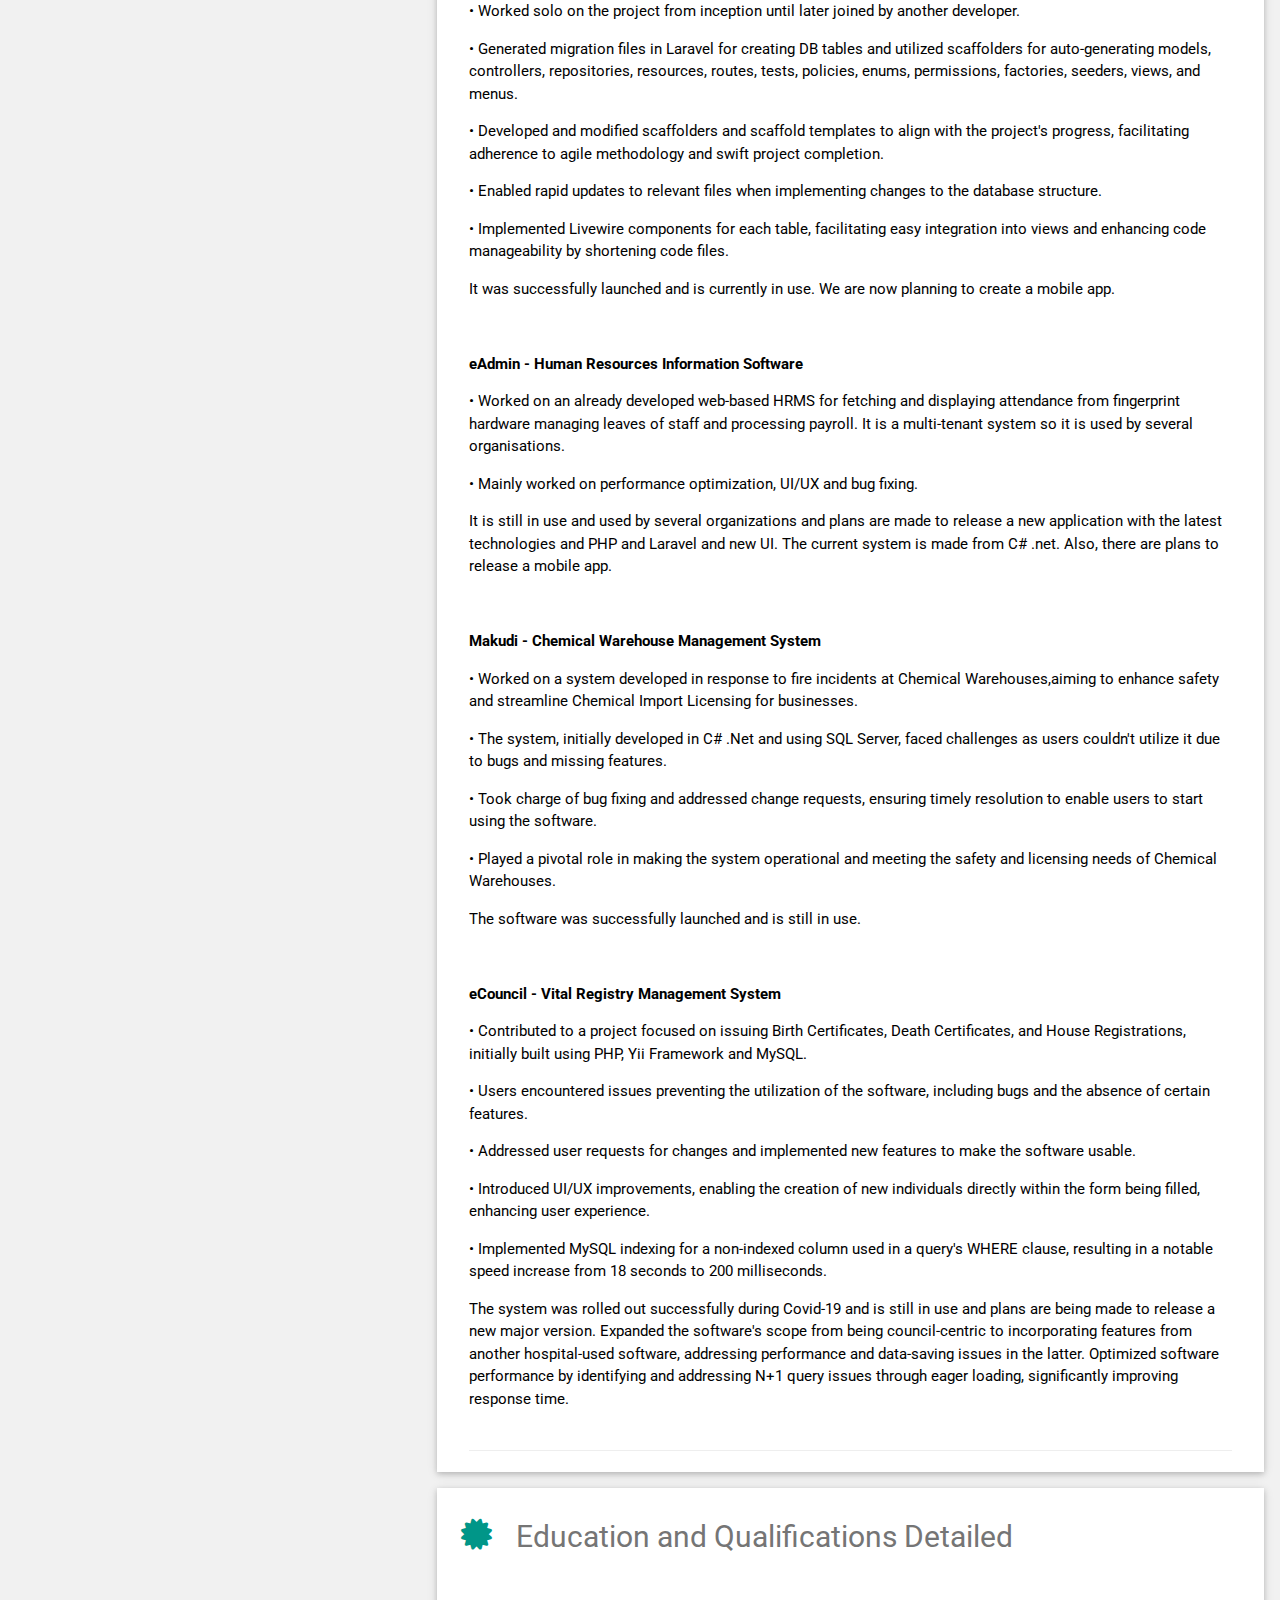
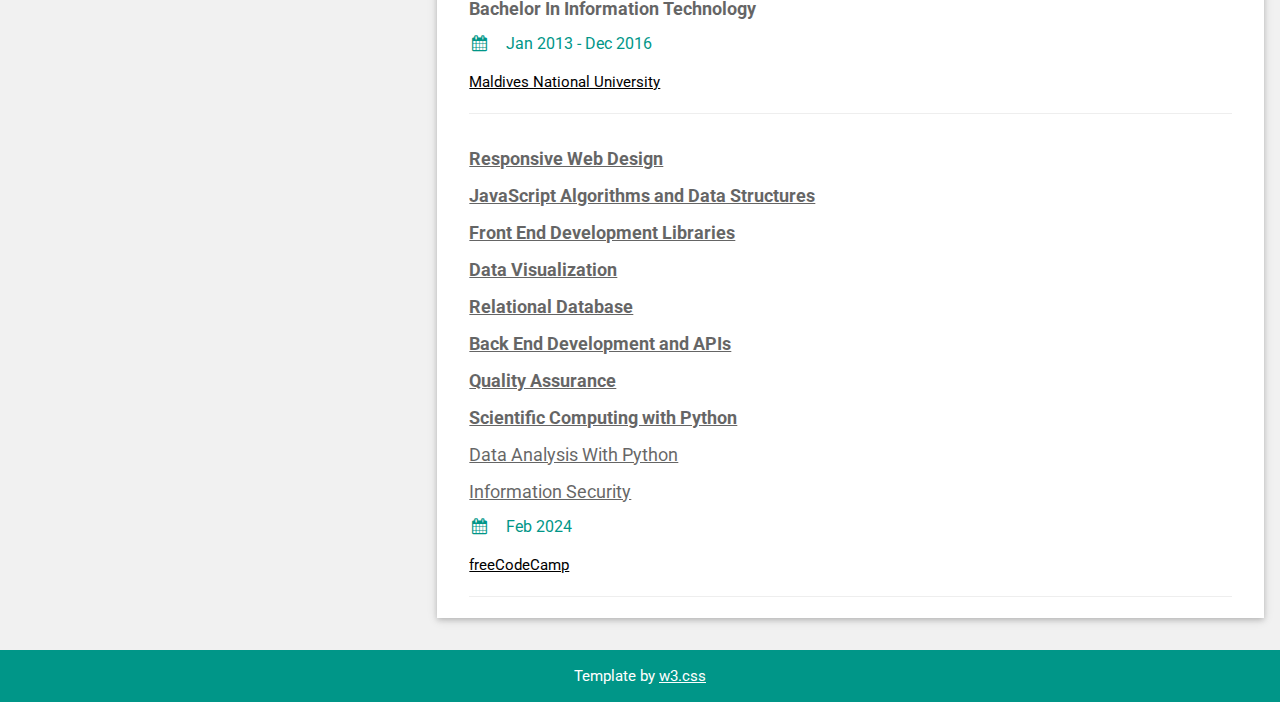
==== commit 67b8a356: "Information Security" ====
--- a/resume.html
+++ b/resume.html
@@ -307,7 +307,11 @@
                         </a>
                         <a target="_blank"
                             href="https://www.freecodecamp.org/certification/hammadh-ar/data-analysis-with-python-v7">
-                            <h5 class="w3-opacity"><b>Data Analysis With Python</b></h5>
+                            <h5 class="w3-opacity">Data Analysis With Python</b></h5>
+                        </a>
+                        <a target="_blank"
+                            href="https://www.freecodecamp.org/certification/hammadh-ar/information-security-v7">
+                            <h5 class="w3-opacity">Information Security</b></h5>
                         </a>
 
                         <h6 class="w3-text-teal"><i class="fa fa-calendar fa-fw w3-margin-right"></i>Feb 2024</h6>
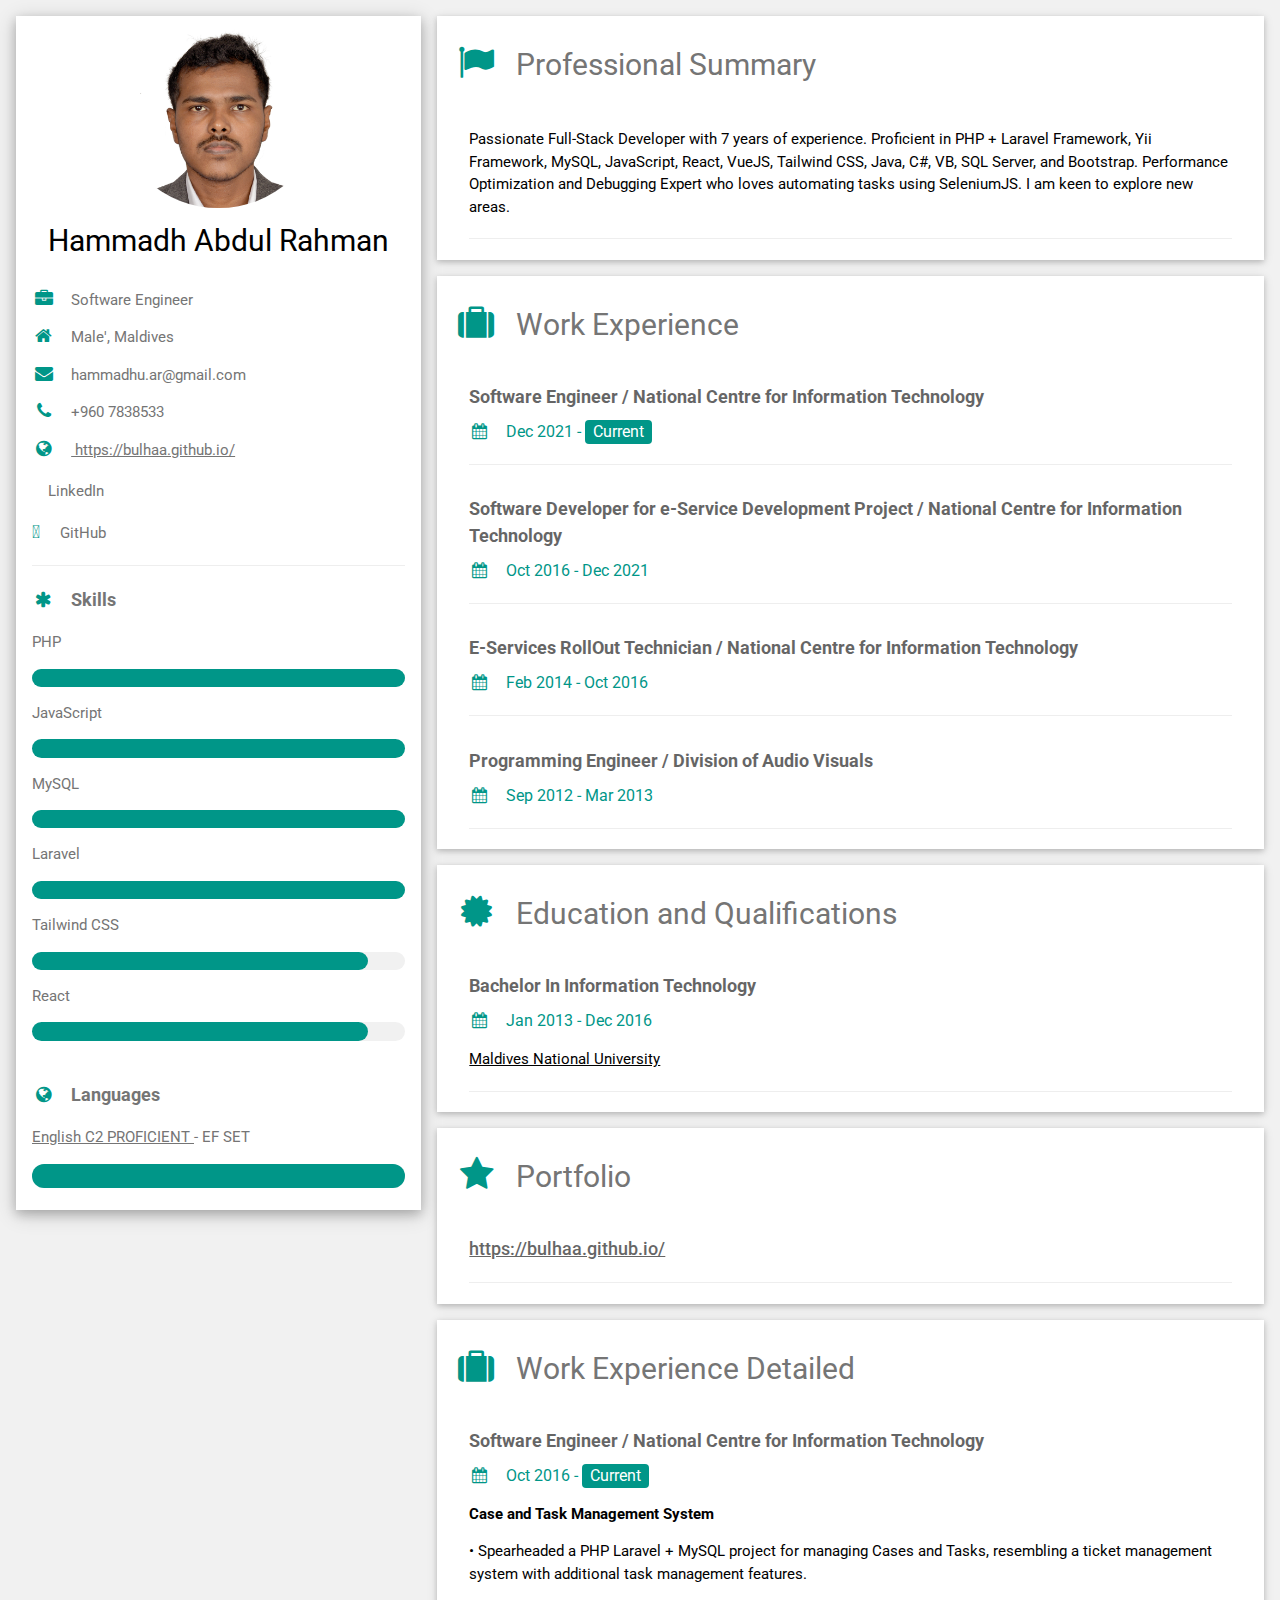
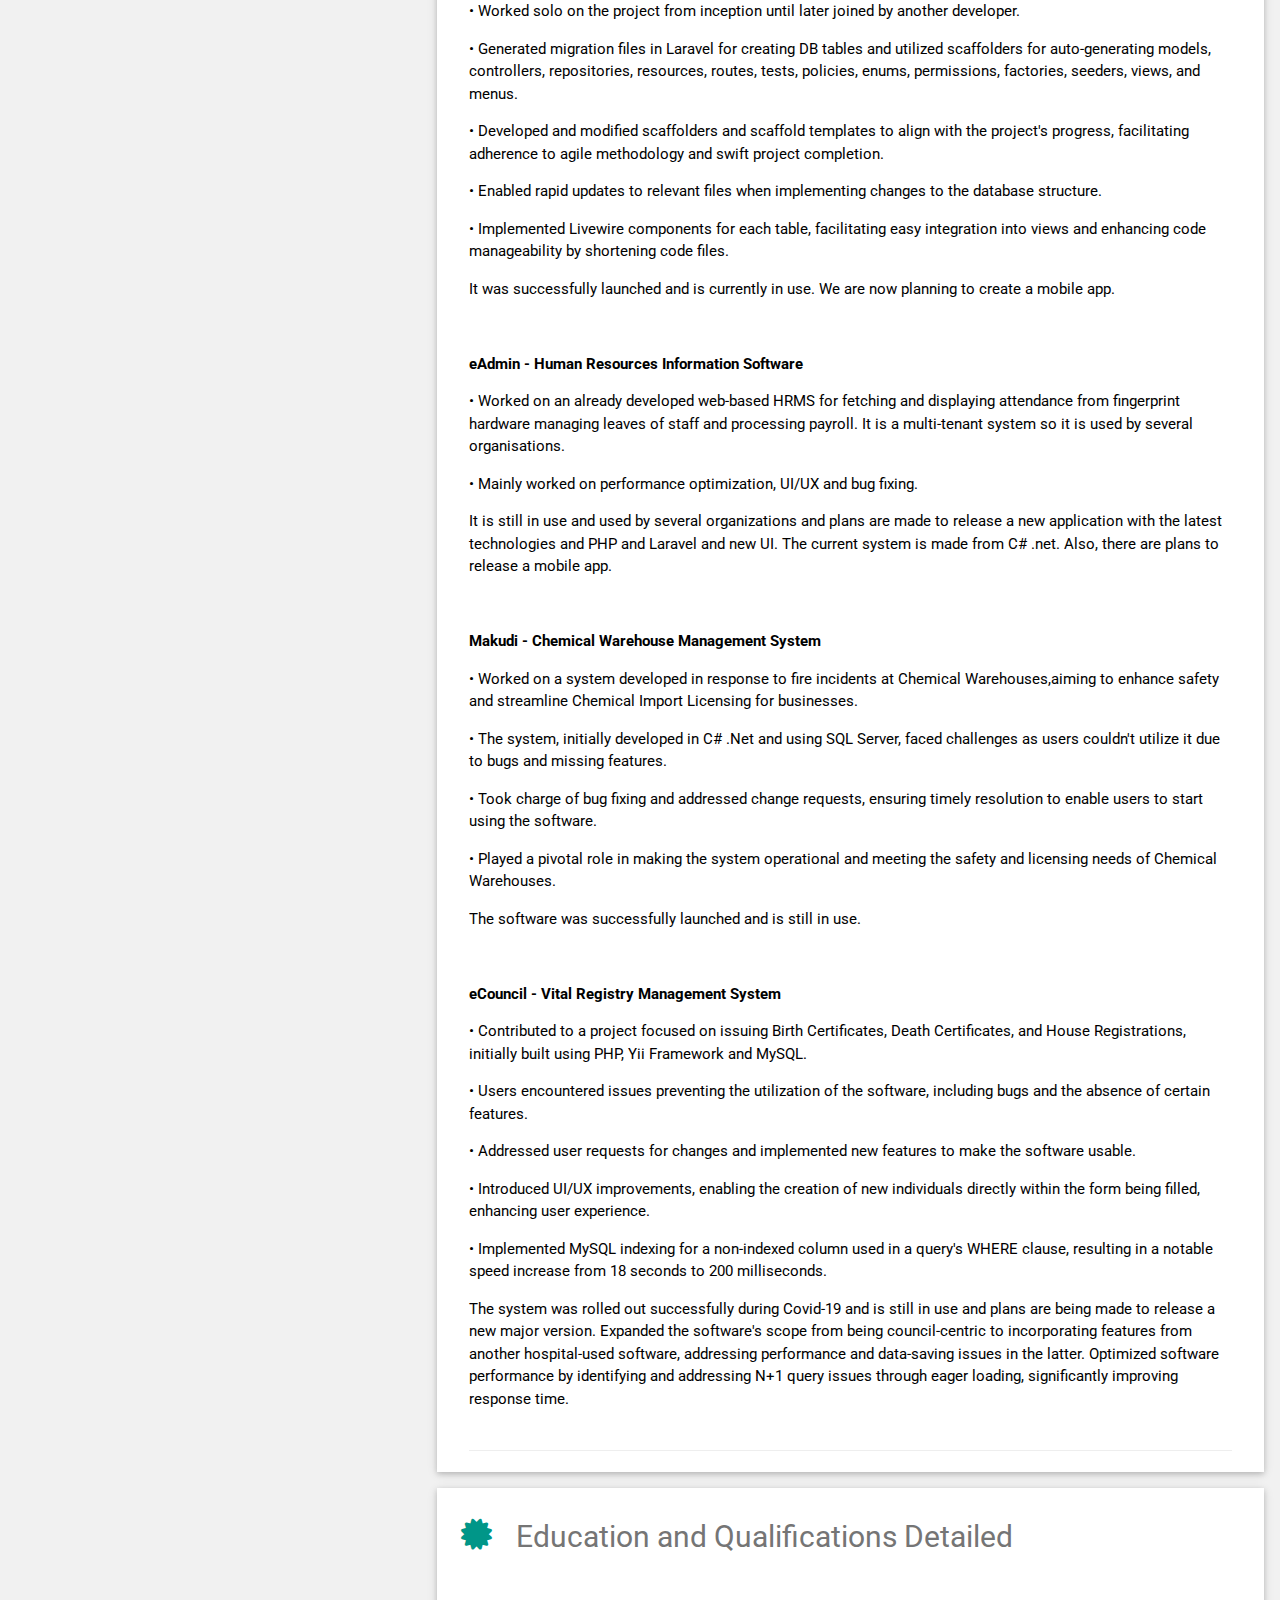
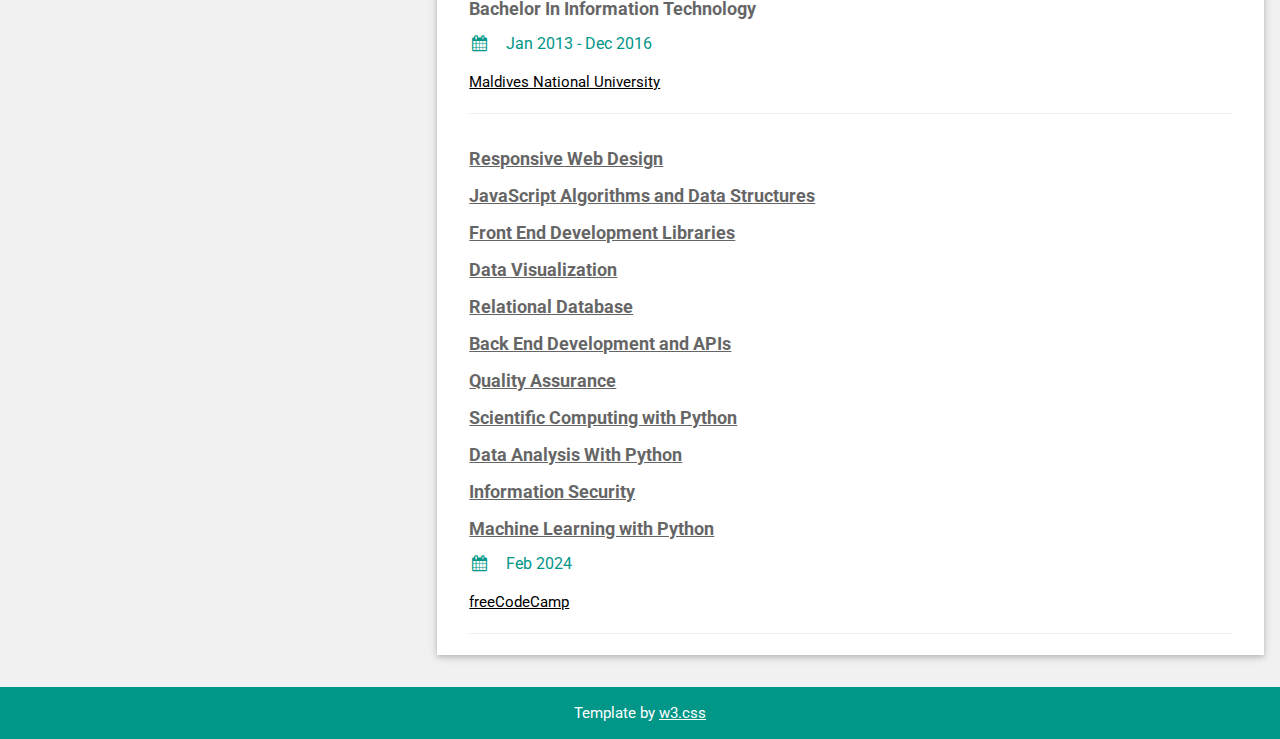
==== commit 6d57c104: "Machine Learning with Python" ====
--- a/resume.html
+++ b/resume.html
@@ -307,11 +307,15 @@
                         </a>
                         <a target="_blank"
                             href="https://www.freecodecamp.org/certification/hammadh-ar/data-analysis-with-python-v7">
-                            <h5 class="w3-opacity">Data Analysis With Python</b></h5>
+                            <h5 class="w3-opacity"><b>Data Analysis With Python</b></h5>
                         </a>
                         <a target="_blank"
                             href="https://www.freecodecamp.org/certification/hammadh-ar/information-security-v7">
-                            <h5 class="w3-opacity">Information Security</b></h5>
+                            <h5 class="w3-opacity"><b>Information Security</b></h5>
+                        </a>
+                        <a target="_blank"
+                            href="https://www.freecodecamp.org/settings#cert-information-security-v7">
+                            <h5 class="w3-opacity"><b>Machine Learning with Python</b></h5>
                         </a>
 
                         <h6 class="w3-text-teal"><i class="fa fa-calendar fa-fw w3-margin-right"></i>Feb 2024</h6>
